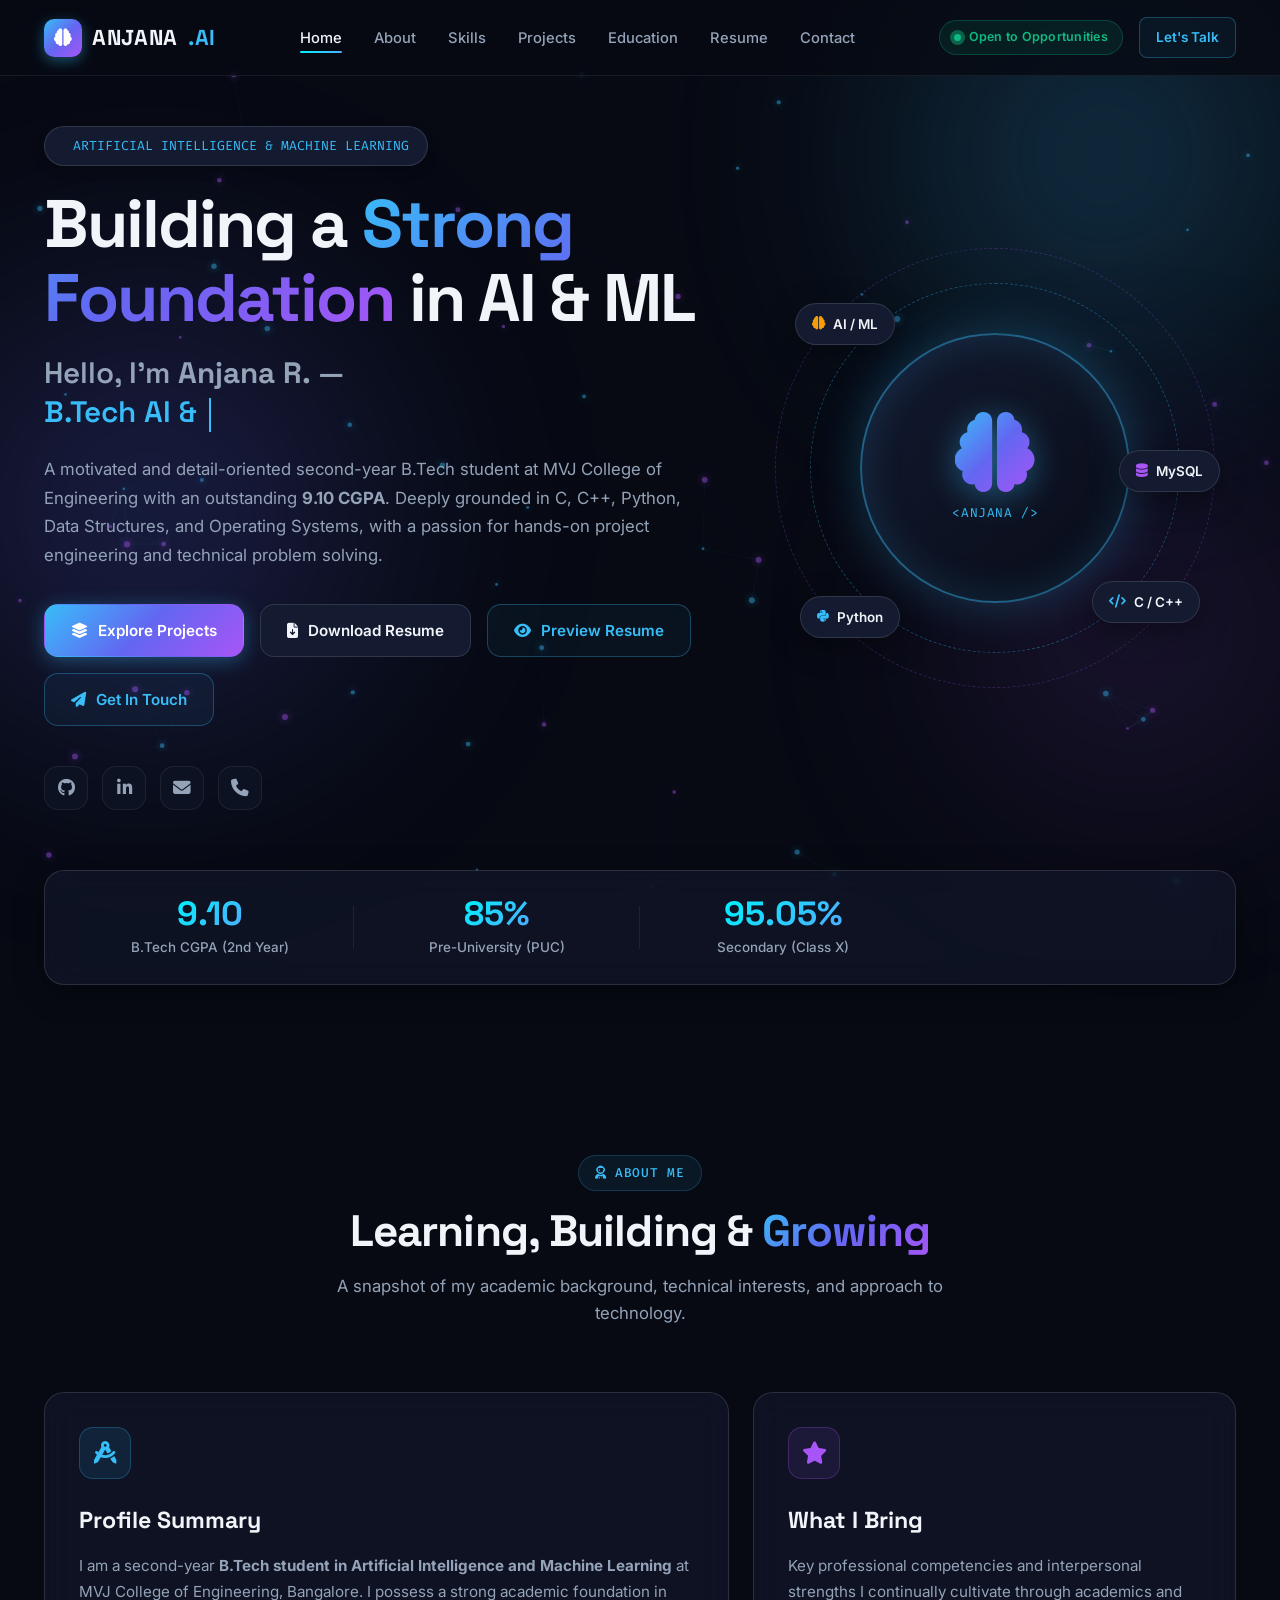
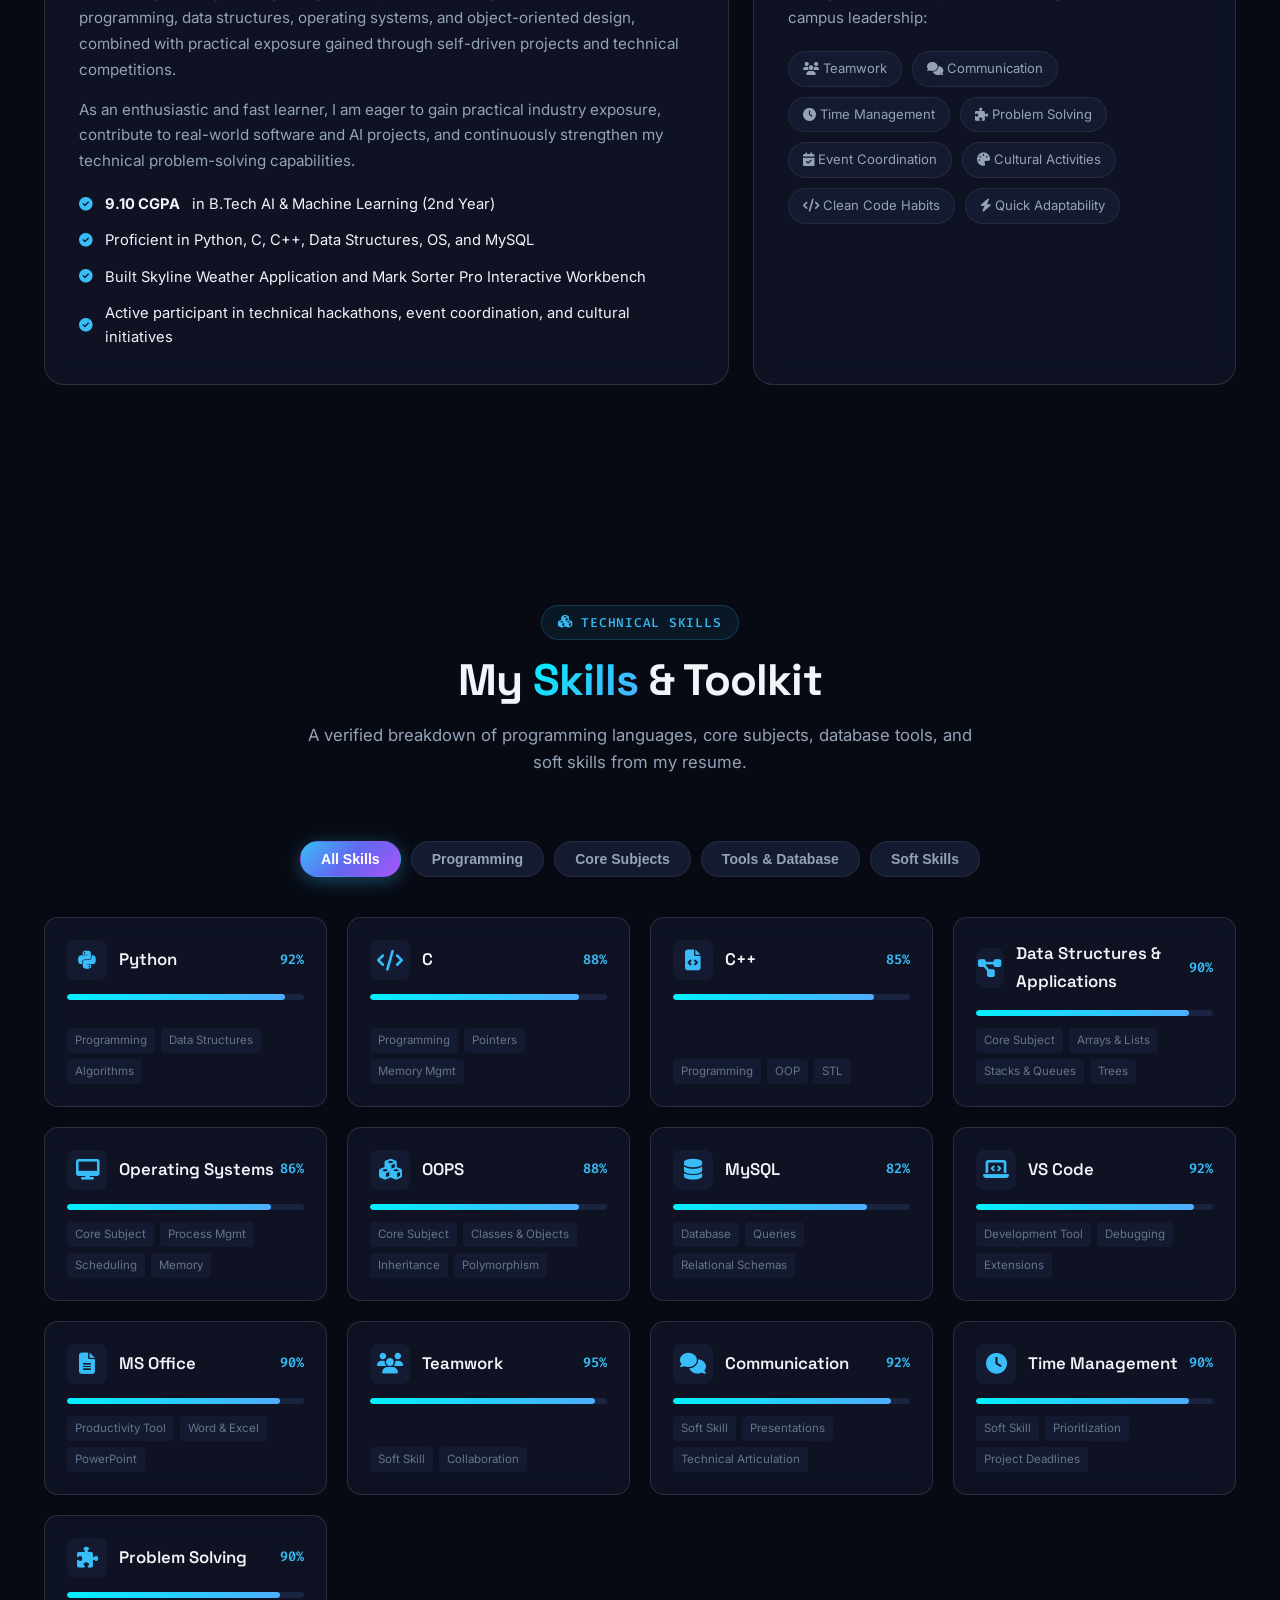
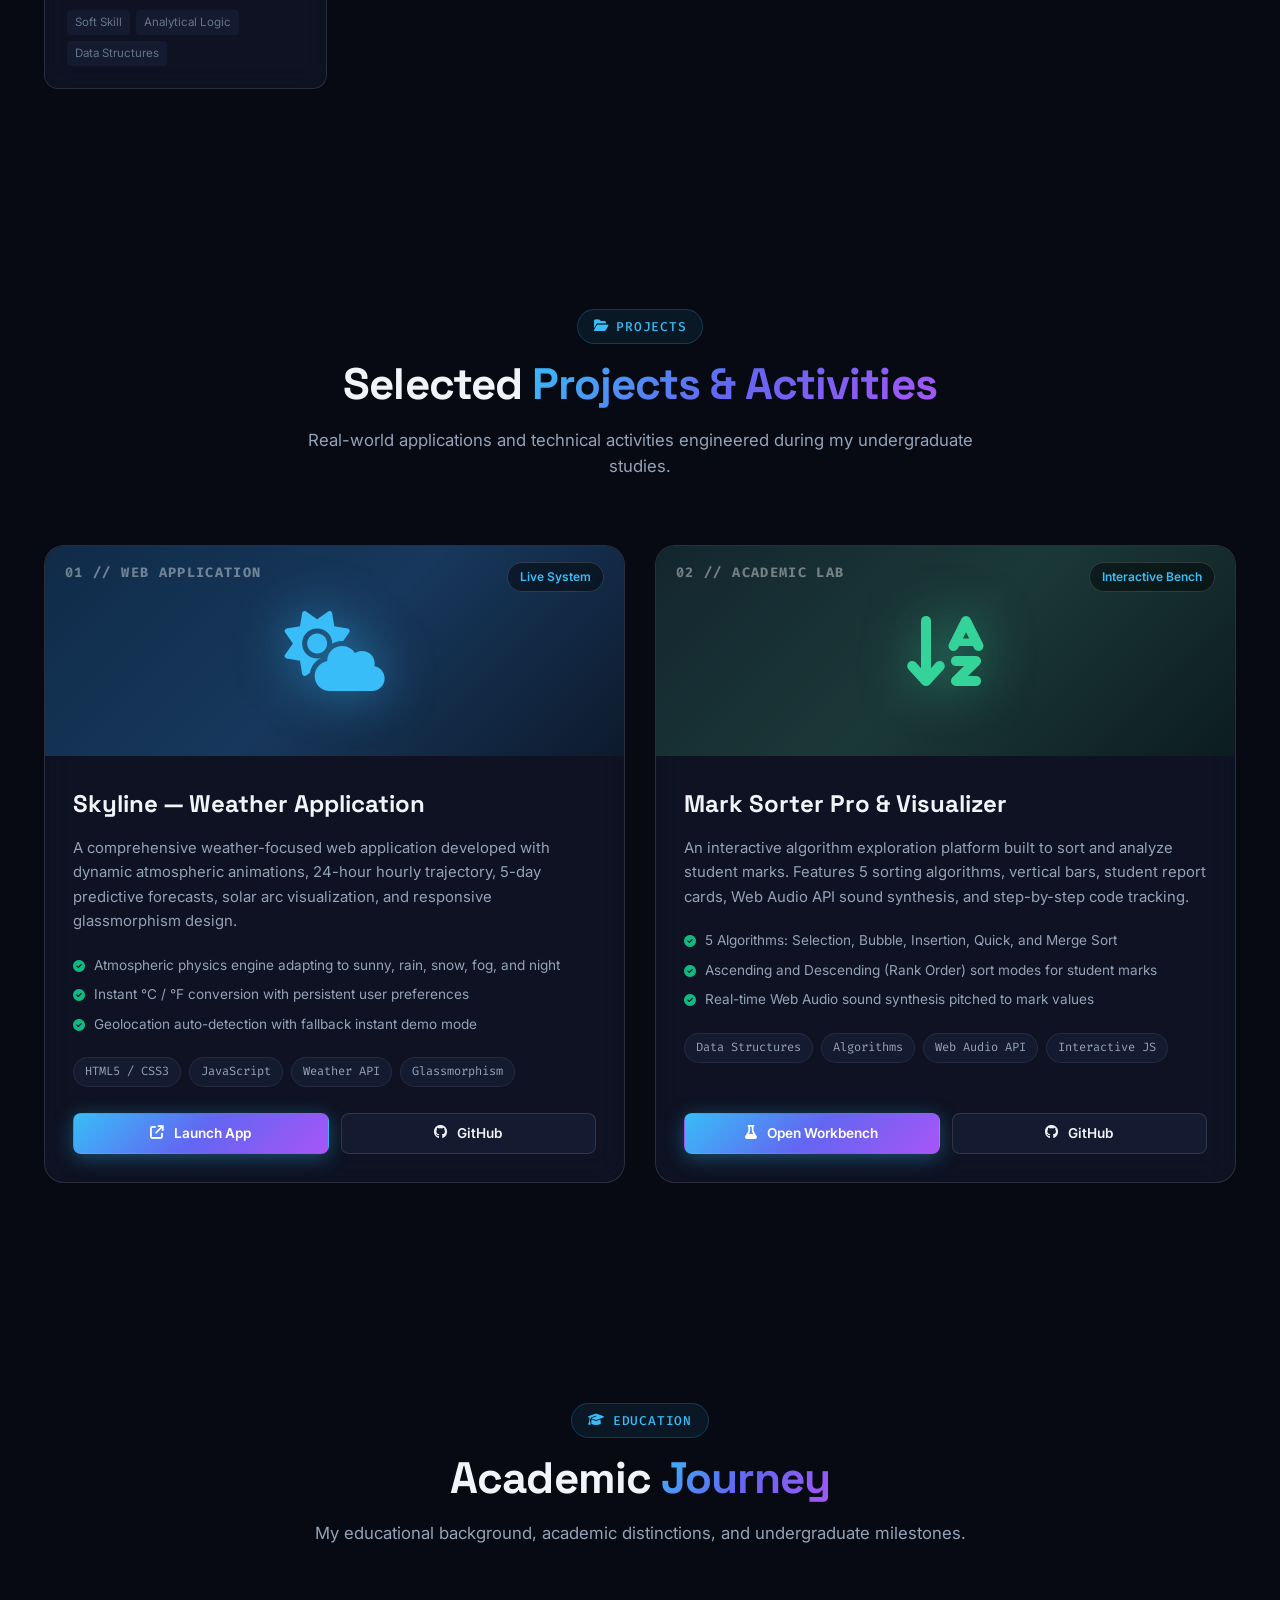
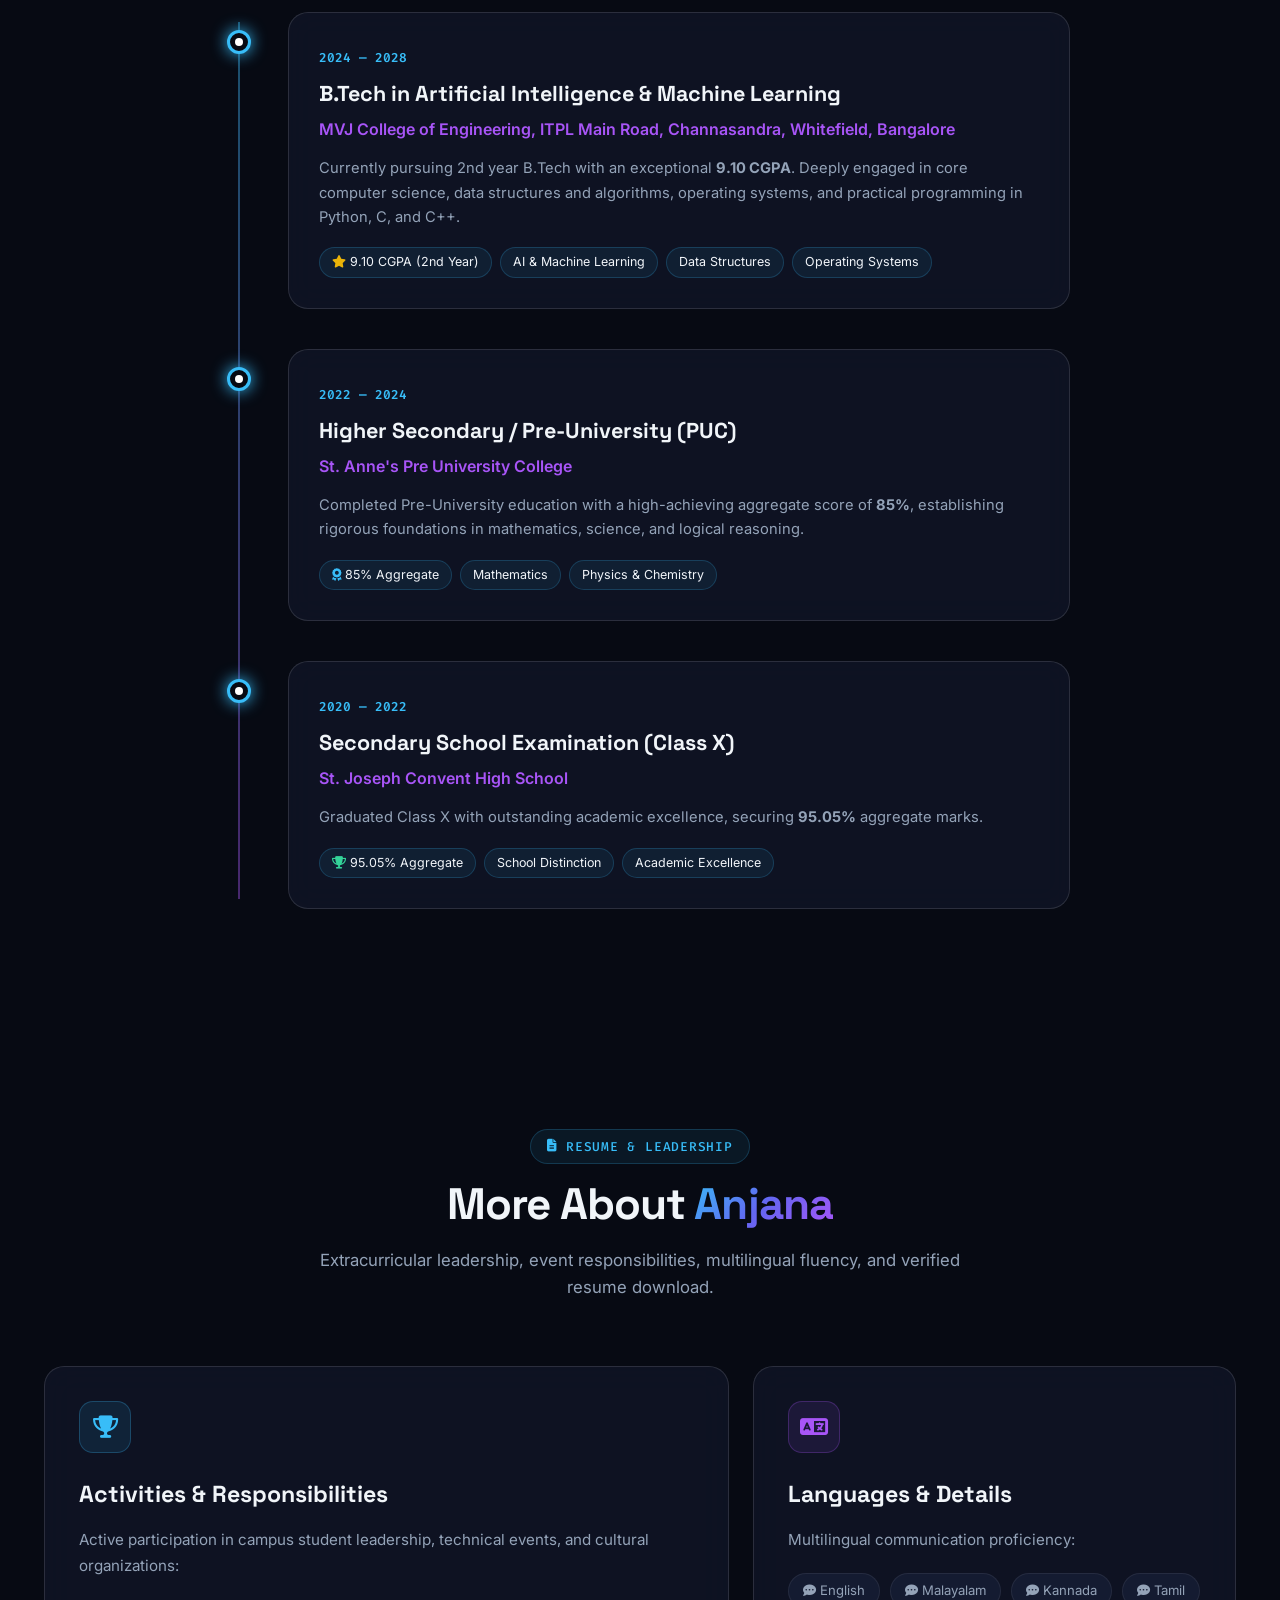
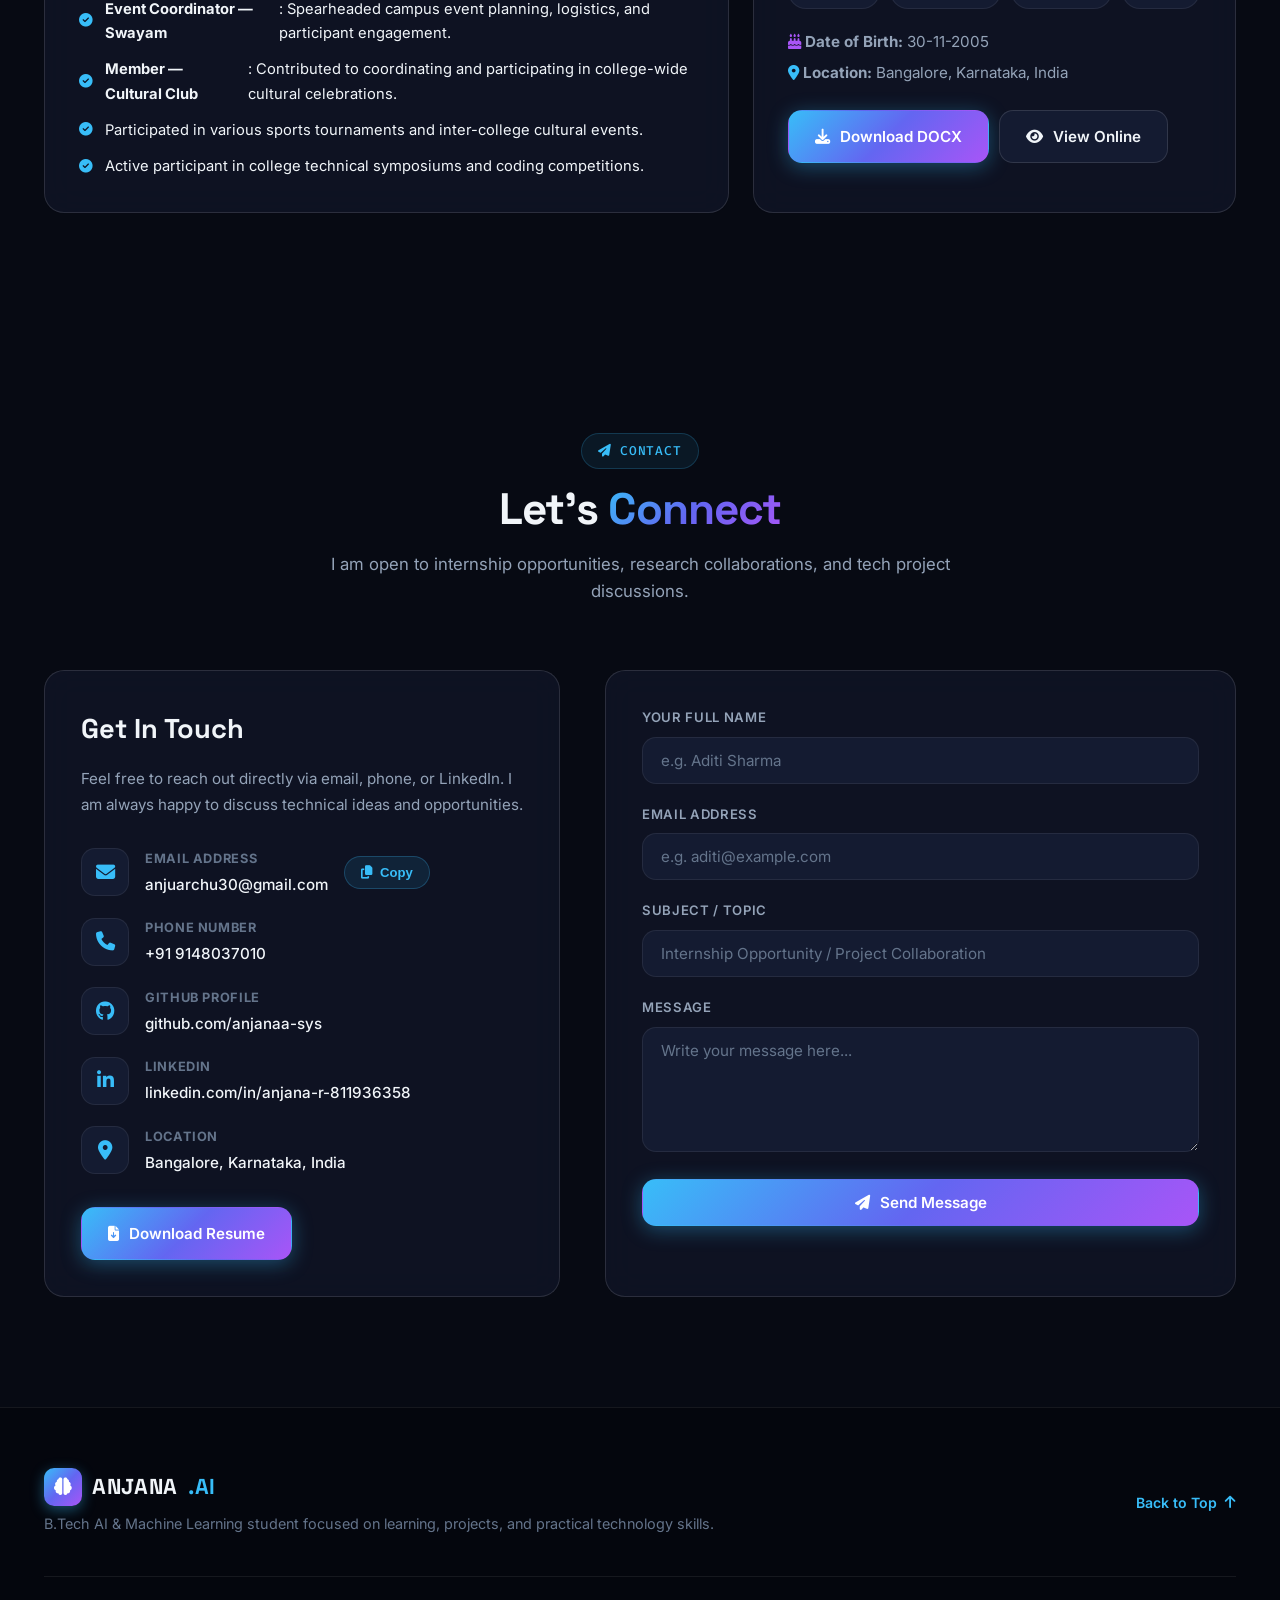
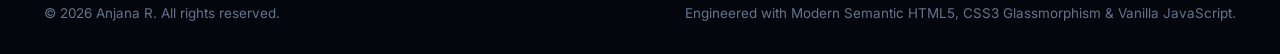
==== index.html @ 082e119e "Publish all CODSOFT projects" ====
<!DOCTYPE html>

<html lang="en">
<head>
<meta charset="utf-8"/>
<meta content="width=device-width, initial-scale=1.0" name="viewport"/>
<title>Anjana R. | B.Tech AI &amp; Machine Learning Student Portfolio</title>
<meta content="Portfolio of Anjana R., a 2nd year B.Tech Artificial Intelligence and Machine Learning student at MVJ College of Engineering with a 9.10 CGPA." name="description"/>
<meta content="Anjana R, AI and Machine Learning, B.Tech, Python, C, C++, MySQL, Skyline Weather, Mark Sorter, Bangalore" name="keywords"/>
<meta content="Anjana R." name="author"/>
<meta content="#070a13" name="theme-color"/>
<!-- Open Graph / Social Meta -->
<meta content="Anjana R. | B.Tech AI &amp; Machine Learning Student" property="og:title"/>
<meta content="Explore Anjana R's projects, technical skills, academic journey, and algorithm workbench." property="og:description"/>
<meta content="website" property="og:type"/>
<!-- Favicon -->
<link href="data:image/svg+xml,&lt;svg xmlns='http://www.w3.org/2000/svg' viewBox='0 0 100 100'&gt;&lt;text y='.9em' font-size='90'&gt;🧠&lt;/text&gt;&lt;/svg&gt;" rel="icon" type="image/svg+xml"/>
<!-- Google Fonts & Font Awesome 6 -->
<link href="https://fonts.googleapis.com" rel="preconnect"/>
<link crossorigin="" href="https://fonts.gstatic.com" rel="preconnect"/>
<link href="https://cdnjs.cloudflare.com/ajax/libs/font-awesome/6.5.0/css/all.min.css" rel="stylesheet"/>
<!-- Core Stylesheet -->
<link href="style.css" rel="stylesheet"/>
</head>
<body>
<!-- Ambient Glow Background Orbs -->
<div class="bg-glow-orb orb-1"></div>
<div class="bg-glow-orb orb-2"></div>
<div class="bg-glow-orb orb-3"></div>
<!-- Interactive Neural Synapse Canvas -->
<canvas id="neural-canvas"></canvas>
<!-- ================= NAVBAR ================= -->
<header class="navbar">
<div class="container nav-container">
<a aria-label="Anjana Home" class="logo" href="#home">
<div class="logo-icon"><i class="fas fa-brain"></i></div>
        ANJANA<span>.AI</span>
</a>
<nav aria-label="Primary Navigation">
<ul class="nav-links">
<li><a class="active" href="#home">Home</a></li>
<li><a href="#about">About</a></li>
<li><a href="#skills">Skills</a></li>
<li><a href="#projects">Projects</a></li>
<li><a href="#education">Education</a></li>
<li><a href="#resume">Resume</a></li>
<li><a href="#contact">Contact</a></li>
</ul>
</nav>
<div class="nav-actions">
<div class="status-badge" title="Open to internships, research roles and tech projects">
<span class="pulse-dot"></span>
<span>Open to Opportunities</span>
</div>
<a class="btn btn-outline btn-sm" href="#contact">Let's Talk</a>
<button aria-expanded="false" aria-label="Toggle navigation menu" class="mobile-toggle">
<i class="fas fa-bars"></i>
</button>
</div>
</div>
</header>
<!-- ================= HERO SECTION ================= -->
<section class="hero" id="home">
<div class="container">
<div class="hero-grid">
<div class="hero-content">
<div class="hero-badge">
<i class="fas fa-sparkles"></i>
<span>ARTIFICIAL INTELLIGENCE &amp; MACHINE LEARNING</span>
</div>
<h1 class="hero-title">
            Building a <span class="text-gradient">Strong Foundation</span> in AI &amp; ML
          </h1>
<div class="hero-subtitle">
            Hello, I'm <strong>Anjana R.</strong> — <br/>
<span class="typing-role">B.Tech AI &amp; Machine Learning Student</span><span class="typing-cursor"></span>
</div>
<p class="hero-desc">
            A motivated and detail-oriented second-year B.Tech student at MVJ College of Engineering with an outstanding
            <strong>9.10 CGPA</strong>. Deeply grounded in C, C++, Python, Data Structures, and Operating Systems,
            with a passion for hands-on project engineering and technical problem solving.
          </p>
<div class="hero-buttons">
<a class="btn btn-primary" href="#projects">
<i class="fas fa-layer-group"></i> Explore Projects
            </a>
<a class="btn btn-secondary" download="Anjana_R_Resume.docx" href="Anjana_R_Resume.docx">
<i class="fas fa-file-arrow-down"></i> Download Resume
            </a>
<button class="btn btn-outline open-resume-modal" type="button">
<i class="fas fa-eye"></i> Preview Resume
            </button>
<a class="btn btn-outline" href="#contact">
<i class="fas fa-paper-plane"></i> Get In Touch
            </a>
</div>
<div class="hero-socials">
<a class="social-link" href="https://github.com/anjanaa-sys" rel="noopener noreferrer" target="_blank" title="GitHub Profile">
<i class="fab fa-github"></i>
</a>
<a class="social-link" href="https://www.linkedin.com/in/anjana-r-811936358/" rel="noopener noreferrer" target="_blank" title="LinkedIn Profile">
<i class="fab fa-linkedin-in"></i>
</a>
<a class="social-link" href="mailto:anjuarchu30@gmail.com" title="Direct Email">
<i class="fas fa-envelope"></i>
</a>
<a class="social-link" href="tel:+919148037010" title="Phone">
<i class="fas fa-phone"></i>
</a>
</div>
</div>
<div class="hero-visual">
<div class="avatar-container" data-tilt="">
<div class="orbital-ring ring-1"></div>
<div class="orbital-ring ring-2"></div>
<div class="avatar-core">
<i class="fas fa-brain neural-avatar-icon"></i>
<span class="avatar-caption">&lt;ANJANA /&gt;</span>
</div>
<div class="floating-chip chip-ai"><i class="fas fa-brain"></i><span>AI / ML</span></div>
<div class="floating-chip chip-code"><i class="fas fa-code"></i><span>C / C++</span></div>
<div class="floating-chip chip-ml"><i class="fas fa-database"></i><span>MySQL</span></div>
<div class="floating-chip chip-python"><i class="fab fa-python"></i><span>Python</span></div>
</div>
</div>
</div>
<!-- Animated Hero Telemetry Banner -->
<div class="hero-stats-banner">
<div class="stat-item">
<span class="stat-num" data-suffix="" data-target="9.10">9.10</span>
<span class="stat-label">B.Tech CGPA (2nd Year)</span>
</div>
<div class="stat-item">
<span class="stat-num" data-suffix="%" data-target="85">85%</span>
<span class="stat-label">Pre-University (PUC)</span>
</div>
<div class="stat-item">
<span class="stat-num" data-suffix="%" data-target="95.05">95.05%</span>
<span class="stat-label">Secondary (Class X)</span>
</div>

</div>
</div>
</section>
<!-- ================= ABOUT SECTION (BENTO GRID) ================= -->
<section class="section" id="about">
<div class="container">
<div class="section-header">
<span class="section-tag"><i class="fas fa-user-astronaut"></i> About Me</span>
<h2 class="section-title">Learning, Building &amp; <span class="text-gradient">Growing</span></h2>
<p class="section-subtitle">A snapshot of my academic background, technical interests, and approach to technology.</p>
</div>
<div class="bento-grid">
<div class="bento-card bento-main" data-tilt="">
<div class="card-icon-wrap"><i class="fas fa-compass-drafting"></i></div>
<h3>Profile Summary</h3>
<p>
            I am a second-year <strong>B.Tech student in Artificial Intelligence and Machine Learning</strong> at MVJ College of Engineering, Bangalore.
            I possess a strong academic foundation in programming, data structures, operating systems, and object-oriented design,
            combined with practical exposure gained through self-driven projects and technical competitions.
          </p>
<p style="margin-top:14px;">
            As an enthusiastic and fast learner, I am eager to gain practical industry exposure, contribute to real-world software and AI projects,
            and continuously strengthen my technical problem-solving capabilities.
          </p>
<ul class="pillar-list">
<li><i class="fas fa-circle-check"></i> <strong>9.10 CGPA</strong> in B.Tech AI &amp; Machine Learning (2nd Year)</li>
<li><i class="fas fa-circle-check"></i> Proficient in Python, C, C++, Data Structures, OS, and MySQL</li>
<li><i class="fas fa-circle-check"></i> Built Skyline Weather Application and Mark Sorter Pro Interactive Workbench</li>
<li><i class="fas fa-circle-check"></i> Active participant in technical hackathons, event coordination, and cultural initiatives</li>
</ul>
</div>
<div class="bento-card bento-side" data-tilt="">
<div class="card-icon-wrap purple"><i class="fas fa-star"></i></div>
<h3>What I Bring</h3>
<p>Key professional competencies and interpersonal strengths I continually cultivate through academics and campus leadership:</p>
<div class="interest-chips">
<span class="interest-chip"><i class="fas fa-users"></i> Teamwork</span>
<span class="interest-chip"><i class="fas fa-comments"></i> Communication</span>
<span class="interest-chip"><i class="fas fa-clock"></i> Time Management</span>
<span class="interest-chip"><i class="fas fa-puzzle-piece"></i> Problem Solving</span>
<span class="interest-chip"><i class="fas fa-calendar-check"></i> Event Coordination</span>
<span class="interest-chip"><i class="fas fa-palette"></i> Cultural Activities</span>
<span class="interest-chip"><i class="fas fa-code"></i> Clean Code Habits</span>
<span class="interest-chip"><i class="fas fa-bolt"></i> Quick Adaptability</span>
</div>
</div>
</div>
</div>
</section>
<!-- ================= SKILLS MATRIX SECTION ================= -->
<section class="section" id="skills">
<div class="container">
<div class="section-header">
<span class="section-tag"><i class="fas fa-cubes"></i> Technical Skills</span>
<h2 class="section-title">My <span class="text-gradient-cyan">Skills</span> &amp; Toolkit</h2>
<p class="section-subtitle">A verified breakdown of programming languages, core subjects, database tools, and soft skills from my resume.</p>
</div>
<div class="skills-controls">
<button class="filter-btn active" data-filter="all">All Skills</button>
<button class="filter-btn" data-filter="lang">Programming</button>
<button class="filter-btn" data-filter="core">Core Subjects</button>
<button class="filter-btn" data-filter="webdb">Tools &amp; Database</button>
<button class="filter-btn" data-filter="soft">Soft Skills</button>
</div>
<div class="skills-grid">
<!-- Python -->
<div class="skill-card" data-category="lang">
<div class="skill-top">
<div class="skill-info">
<div class="skill-icon"><i class="fab fa-python"></i></div>
<h3 class="skill-name">Python</h3>
</div>
<span class="skill-pct">92%</span>
</div>
<div class="meter-track"><div class="meter-fill" style="width: 92%;"></div></div>
<div class="skill-tags">
<span class="skill-subtag">Programming</span>
<span class="skill-subtag">Data Structures</span>
<span class="skill-subtag">Algorithms</span>
</div>
</div>
<!-- C -->
<div class="skill-card" data-category="lang">
<div class="skill-top">
<div class="skill-info">
<div class="skill-icon"><i class="fas fa-code"></i></div>
<h3 class="skill-name">C</h3>
</div>
<span class="skill-pct">88%</span>
</div>
<div class="meter-track"><div class="meter-fill" style="width: 88%;"></div></div>
<div class="skill-tags">
<span class="skill-subtag">Programming</span>
<span class="skill-subtag">Pointers</span>
<span class="skill-subtag">Memory Mgmt</span>
</div>
</div>
<!-- C++ -->
<div class="skill-card" data-category="lang">
<div class="skill-top">
<div class="skill-info">
<div class="skill-icon"><i class="fas fa-file-code"></i></div>
<h3 class="skill-name">C++</h3>
</div>
<span class="skill-pct">85%</span>
</div>
<div class="meter-track"><div class="meter-fill" style="width: 85%;"></div></div>
<div class="skill-tags">
<span class="skill-subtag">Programming</span>
<span class="skill-subtag">OOP</span>
<span class="skill-subtag">STL</span>
</div>
</div>
<!-- Data Structures and Applications -->
<div class="skill-card" data-category="core">
<div class="skill-top">
<div class="skill-info">
<div class="skill-icon"><i class="fas fa-diagram-project"></i></div>
<h3 class="skill-name">Data Structures &amp; Applications</h3>
</div>
<span class="skill-pct">90%</span>
</div>
<div class="meter-track"><div class="meter-fill" style="width: 90%;"></div></div>
<div class="skill-tags">
<span class="skill-subtag">Core Subject</span>
<span class="skill-subtag">Arrays &amp; Lists</span>
<span class="skill-subtag">Stacks &amp; Queues</span>
<span class="skill-subtag">Trees</span>
</div>
</div>
<!-- Operating Systems -->
<div class="skill-card" data-category="core">
<div class="skill-top">
<div class="skill-info">
<div class="skill-icon"><i class="fas fa-desktop"></i></div>
<h3 class="skill-name">Operating Systems</h3>
</div>
<span class="skill-pct">86%</span>
</div>
<div class="meter-track"><div class="meter-fill" style="width: 86%;"></div></div>
<div class="skill-tags">
<span class="skill-subtag">Core Subject</span>
<span class="skill-subtag">Process Mgmt</span>
<span class="skill-subtag">Scheduling</span>
<span class="skill-subtag">Memory</span>
</div>
</div>
<!-- OOPS -->
<div class="skill-card" data-category="core">
<div class="skill-top">
<div class="skill-info">
<div class="skill-icon"><i class="fas fa-cubes"></i></div>
<h3 class="skill-name">OOPS</h3>
</div>
<span class="skill-pct">88%</span>
</div>
<div class="meter-track"><div class="meter-fill" style="width: 88%;"></div></div>
<div class="skill-tags">
<span class="skill-subtag">Core Subject</span>
<span class="skill-subtag">Classes &amp; Objects</span>
<span class="skill-subtag">Inheritance</span>
<span class="skill-subtag">Polymorphism</span>
</div>
</div>
<!-- MySQL -->
<div class="skill-card" data-category="webdb">
<div class="skill-top">
<div class="skill-info">
<div class="skill-icon"><i class="fas fa-database"></i></div>
<h3 class="skill-name">MySQL</h3>
</div>
<span class="skill-pct">82%</span>
</div>
<div class="meter-track"><div class="meter-fill" style="width: 82%;"></div></div>
<div class="skill-tags">
<span class="skill-subtag">Database</span>
<span class="skill-subtag">Queries</span>
<span class="skill-subtag">Relational Schemas</span>
</div>
</div>
<!-- VS Code -->
<div class="skill-card" data-category="webdb">
<div class="skill-top">
<div class="skill-info">
<div class="skill-icon"><i class="fas fa-laptop-code"></i></div>
<h3 class="skill-name">VS Code</h3>
</div>
<span class="skill-pct">92%</span>
</div>
<div class="meter-track"><div class="meter-fill" style="width: 92%;"></div></div>
<div class="skill-tags">
<span class="skill-subtag">Development Tool</span>
<span class="skill-subtag">Debugging</span>
<span class="skill-subtag">Extensions</span>
</div>
</div>
<!-- MS Office -->
<div class="skill-card" data-category="webdb">
<div class="skill-top">
<div class="skill-info">
<div class="skill-icon"><i class="fas fa-file-lines"></i></div>
<h3 class="skill-name">MS Office</h3>
</div>
<span class="skill-pct">90%</span>
</div>
<div class="meter-track"><div class="meter-fill" style="width: 90%;"></div></div>
<div class="skill-tags">
<span class="skill-subtag">Productivity Tool</span>
<span class="skill-subtag">Word &amp; Excel</span>
<span class="skill-subtag">PowerPoint</span>
</div>
</div>
<!-- Teamwork -->
<div class="skill-card" data-category="soft">
<div class="skill-top">
<div class="skill-info">
<div class="skill-icon"><i class="fas fa-users"></i></div>
<h3 class="skill-name">Teamwork</h3>
</div>
<span class="skill-pct">95%</span>
</div>
<div class="meter-track"><div class="meter-fill" style="width: 95%;"></div></div>
<div class="skill-tags">
<span class="skill-subtag">Soft Skill</span>
<span class="skill-subtag">Collaboration</span>

</div>
</div>
<!-- Communication -->
<div class="skill-card" data-category="soft">
<div class="skill-top">
<div class="skill-info">
<div class="skill-icon"><i class="fas fa-comments"></i></div>
<h3 class="skill-name">Communication</h3>
</div>
<span class="skill-pct">92%</span>
</div>
<div class="meter-track"><div class="meter-fill" style="width: 92%;"></div></div>
<div class="skill-tags">
<span class="skill-subtag">Soft Skill</span>
<span class="skill-subtag">Presentations</span>
<span class="skill-subtag">Technical Articulation</span>
</div>
</div>
<!-- Time Management -->
<div class="skill-card" data-category="soft">
<div class="skill-top">
<div class="skill-info">
<div class="skill-icon"><i class="fas fa-clock"></i></div>
<h3 class="skill-name">Time Management</h3>
</div>
<span class="skill-pct">90%</span>
</div>
<div class="meter-track"><div class="meter-fill" style="width: 90%;"></div></div>
<div class="skill-tags">
<span class="skill-subtag">Soft Skill</span>
<span class="skill-subtag">Prioritization</span>
<span class="skill-subtag">Project Deadlines</span>
</div>
</div>
<!-- Problem Solving -->
<div class="skill-card" data-category="soft">
<div class="skill-top">
<div class="skill-info">
<div class="skill-icon"><i class="fas fa-puzzle-piece"></i></div>
<h3 class="skill-name">Problem Solving</h3>
</div>
<span class="skill-pct">90%</span>
</div>
<div class="meter-track"><div class="meter-fill" style="width: 90%;"></div></div>
<div class="skill-tags">
<span class="skill-subtag">Soft Skill</span>
<span class="skill-subtag">Analytical Logic</span>
<span class="skill-subtag">Data Structures</span>
</div>
</div>
</div>
</div>
</section>
<!-- ================= FEATURED PROJECTS SECTION ================= -->
<section class="section" id="projects">
<div class="container">
<div class="section-header">
<span class="section-tag"><i class="fas fa-folder-open"></i> Projects</span>
<h2 class="section-title">Selected <span class="text-gradient">Projects &amp; Activities</span></h2>
<p class="section-subtitle">Real-world applications and technical activities engineered during my undergraduate studies.</p>
</div>
<div class="projects-grid">
<!-- PROJECT 1: Skyline Weather Application -->
<article class="project-card" data-tilt="">
<div class="project-banner banner-skyline">
<span class="project-index">01 // WEB APPLICATION</span>
<span class="project-type-tag">Live System</span>
<i class="fas fa-cloud-sun banner-graphic"></i>
</div>
<div class="project-body">
<h3 class="project-title">Skyline — Weather Application</h3>
<p class="project-desc">
              A comprehensive weather-focused web application developed with dynamic atmospheric animations,
              24-hour hourly trajectory, 5-day predictive forecasts, solar arc visualization, and responsive glassmorphism design.
            </p>
<ul class="project-features">
<li><i class="fas fa-check-circle"></i> Atmospheric physics engine adapting to sunny, rain, snow, fog, and night</li>
<li><i class="fas fa-check-circle"></i> Instant °C / °F conversion with persistent user preferences</li>
<li><i class="fas fa-check-circle"></i> Geolocation auto-detection with fallback instant demo mode</li>
</ul>
<div class="project-tech-stack">
<span class="tech-tag">HTML5 / CSS3</span>
<span class="tech-tag">JavaScript</span>
<span class="tech-tag">Weather API</span>
<span class="tech-tag">Glassmorphism</span>
</div>
<div class="project-actions">
<a class="btn btn-primary btn-sm" href="skyline.html">
<i class="fas fa-arrow-up-right-from-square"></i> Launch App
              </a>
<a class="btn btn-secondary btn-sm" href="https://github.com/anjanaa-sys" rel="noopener noreferrer" target="_blank" title="View GitHub">
<i class="fab fa-github"></i> GitHub
              </a>
</div>
</div>
</article>
<!-- PROJECT 2: Mark Sorter Pro -->
<article class="project-card" data-tilt="">
<div class="project-banner banner-sorter">
<span class="project-index">02 // ACADEMIC LAB</span>
<span class="project-type-tag">Interactive Bench</span>
<i class="fas fa-arrow-down-a-z banner-graphic"></i>
</div>
<div class="project-body">
<h3 class="project-title">Mark Sorter Pro &amp; Visualizer</h3>
<p class="project-desc">
              An interactive algorithm exploration platform built to sort and analyze student marks.
              Features 5 sorting algorithms, vertical bars, student report cards, Web Audio API sound synthesis, and step-by-step code tracking.
            </p>
<ul class="project-features">
<li><i class="fas fa-check-circle"></i> 5 Algorithms: Selection, Bubble, Insertion, Quick, and Merge Sort</li>
<li><i class="fas fa-check-circle"></i> Ascending and Descending (Rank Order) sort modes for student marks</li>
<li><i class="fas fa-check-circle"></i> Real-time Web Audio sound synthesis pitched to mark values</li>
</ul>
<div class="project-tech-stack">
<span class="tech-tag">Data Structures</span>
<span class="tech-tag">Algorithms</span>
<span class="tech-tag">Web Audio API</span>
<span class="tech-tag">Interactive JS</span>
</div>
<div class="project-actions">
<a class="btn btn-primary btn-sm" href="mark-sorter.html">
<i class="fas fa-flask"></i> Open Workbench
              </a>
<a class="btn btn-secondary btn-sm" href="https://github.com/anjanaa-sys" rel="noopener noreferrer" target="_blank" title="View GitHub">
<i class="fab fa-github"></i> GitHub
              </a>
</div>
</div>
</article>
<!-- PROJECT 3: Mini Hackathon Participation (AI Buildathon) -->

</div>
</div>
</section>
<!-- ================= EDUCATION & ACADEMIC JOURNEY ================= -->
<section class="section" id="education">
<div class="container">
<div class="section-header">
<span class="section-tag"><i class="fas fa-graduation-cap"></i> Education</span>
<h2 class="section-title">Academic <span class="text-gradient">Journey</span></h2>
<p class="section-subtitle">My educational background, academic distinctions, and undergraduate milestones.</p>
</div>
<div class="timeline-wrap">
<!-- Degree -->
<div class="timeline-card">
<div class="timeline-dot"></div>
<div class="timeline-content-box">
<span class="timeline-period">2024 — 2028</span>
<h3 class="timeline-degree">B.Tech in Artificial Intelligence &amp; Machine Learning</h3>
<div class="timeline-major">MVJ College of Engineering, ITPL Main Road, Channasandra, Whitefield, Bangalore</div>
<p class="timeline-summary">
              Currently pursuing 2nd year B.Tech with an exceptional <strong>9.10 CGPA</strong>. Deeply engaged in core computer science,
              data structures and algorithms, operating systems, and practical programming in Python, C, and C++.
            </p>
<div class="timeline-highlights">
<span class="highlight-pill"><i class="fas fa-star" style="color:#eab308;"></i> 9.10 CGPA (2nd Year)</span>
<span class="highlight-pill">AI &amp; Machine Learning</span>
<span class="highlight-pill">Data Structures</span>
<span class="highlight-pill">Operating Systems</span>
</div>
</div>
</div>
<!-- PUC -->
<div class="timeline-card">
<div class="timeline-dot"></div>
<div class="timeline-content-box">
<span class="timeline-period">2022 — 2024</span>
<h3 class="timeline-degree">Higher Secondary / Pre-University (PUC)</h3>
<div class="timeline-major">St. Anne's Pre University College</div>
<p class="timeline-summary">
              Completed Pre-University education with a high-achieving aggregate score of <strong>85%</strong>, establishing rigorous foundations in mathematics, science, and logical reasoning.
            </p>
<div class="timeline-highlights">
<span class="highlight-pill"><i class="fas fa-award" style="color:var(--accent-cyan);"></i> 85% Aggregate</span>
<span class="highlight-pill">Mathematics</span>
<span class="highlight-pill">Physics &amp; Chemistry</span>
</div>
</div>
</div>
<!-- Class X -->
<div class="timeline-card">
<div class="timeline-dot"></div>
<div class="timeline-content-box">
<span class="timeline-period">2020 — 2022</span>
<h3 class="timeline-degree">Secondary School Examination (Class X)</h3>
<div class="timeline-major">St. Joseph Convent High School</div>
<p class="timeline-summary">
              Graduated Class X with outstanding academic excellence, securing <strong>95.05%</strong> aggregate marks.
            </p>
<div class="timeline-highlights">
<span class="highlight-pill"><i class="fas fa-trophy" style="color:#34d399;"></i> 95.05% Aggregate</span>
<span class="highlight-pill">School Distinction</span>
<span class="highlight-pill">Academic Excellence</span>
</div>
</div>
</div>
</div>
</div>
</section>
<!-- ================= RESUME & ACTIVITIES SECTION ================= -->
<section class="section" id="resume">
<div class="container">
<div class="section-header">
<span class="section-tag"><i class="fas fa-file-lines"></i> Resume &amp; Leadership</span>
<h2 class="section-title">More About <span class="text-gradient">Anjana</span></h2>
<p class="section-subtitle">Extracurricular leadership, event responsibilities, multilingual fluency, and verified resume download.</p>
</div>
<div class="bento-grid">
<div class="bento-card bento-main" data-tilt="">
<div class="card-icon-wrap"><i class="fas fa-trophy"></i></div>
<h3>Activities &amp; Responsibilities</h3>
<p>Active participation in campus student leadership, technical events, and cultural organizations:</p>
<ul class="pillar-list">
<li><i class="fas fa-circle-check"></i> <strong>Event Coordinator — Swayam</strong>: Spearheaded campus event planning, logistics, and participant engagement.</li>
<li><i class="fas fa-circle-check"></i> <strong>Member — Cultural Club</strong>: Contributed to coordinating and participating in college-wide cultural celebrations.</li>
<li><i class="fas fa-circle-check"></i> Participated in various sports tournaments and inter-college cultural events.</li>
<li><i class="fas fa-circle-check"></i> Active participant in college technical symposiums and coding competitions.</li>
</ul>
</div>
<div class="bento-card bento-side" data-tilt="">
<div class="card-icon-wrap purple"><i class="fas fa-language"></i></div>
<h3>Languages &amp; Details</h3>
<p>Multilingual communication proficiency:</p>
<div class="interest-chips">
<span class="interest-chip"><i class="fas fa-comment-dots"></i> English</span>
<span class="interest-chip"><i class="fas fa-comment-dots"></i> Malayalam</span>
<span class="interest-chip"><i class="fas fa-comment-dots"></i> Kannada</span>
<span class="interest-chip"><i class="fas fa-comment-dots"></i> Tamil</span>
</div>
<div style="margin-top:20px; font-size:0.92rem; color:var(--text-muted);">
<p><strong><i class="fas fa-cake-candles" style="color:var(--accent-purple);"></i> Date of Birth:</strong> 30-11-2005</p>
<p style="margin-top:6px;"><strong><i class="fas fa-location-dot" style="color:var(--accent-cyan);"></i> Location:</strong> Bangalore, Karnataka, India</p>
</div>
<div style="margin-top:24px; display:flex; gap:10px; flex-wrap:wrap;">
<a class="btn btn-primary" download="Anjana_R_Resume.docx" href="Anjana_R_Resume.docx">
<i class="fas fa-download"></i> Download DOCX
            </a>
<button class="btn btn-secondary open-resume-modal" type="button">
<i class="fas fa-eye"></i> View Online
            </button>
</div>
</div>
</div>
</div>
</section>
<!-- ================= CONTACT & GET IN TOUCH ================= -->
<section class="section" id="contact">
<div class="container">
<div class="section-header">
<span class="section-tag"><i class="fas fa-paper-plane"></i> Contact</span>
<h2 class="section-title">Let's <span class="text-gradient">Connect</span></h2>
<p class="section-subtitle">I am open to internship opportunities, research collaborations, and tech project discussions.</p>
</div>
<div class="contact-grid">
<!-- Contact Info Panel -->
<div class="contact-info-panel">
<h3>Get In Touch</h3>
<p>Feel free to reach out directly via email, phone, or LinkedIn. I am always happy to discuss technical ideas and opportunities.</p>
<div class="contact-methods">
<!-- Email -->
<div class="contact-item-row">
<div class="contact-icon-box"><i class="fas fa-envelope"></i></div>
<div class="contact-details">
<h4>Email Address</h4>
<a href="mailto:anjuarchu30@gmail.com">anjuarchu30@gmail.com</a>
</div>
<button class="copy-email-btn" data-email="anjuarchu30@gmail.com" id="copyEmailBtn" title="Copy email address" type="button">
<i class="fas fa-copy"></i> Copy
              </button>
</div>
<!-- Phone -->
<div class="contact-item-row">
<div class="contact-icon-box"><i class="fas fa-phone"></i></div>
<div class="contact-details">
<h4>Phone Number</h4>
<a href="tel:+919148037010">+91 9148037010</a>
</div>
</div>
<!-- GitHub -->
<div class="contact-item-row">
<div class="contact-icon-box"><i class="fab fa-github"></i></div>
<div class="contact-details">
<h4>GitHub Profile</h4>
<a href="https://github.com/anjanaa-sys" rel="noopener noreferrer" target="_blank">github.com/anjanaa-sys</a>
</div>
</div>
<!-- LinkedIn -->
<div class="contact-item-row">
<div class="contact-icon-box"><i class="fab fa-linkedin-in"></i></div>
<div class="contact-details">
<h4>LinkedIn</h4>
<a href="https://www.linkedin.com/in/anjana-r-811936358/" rel="noopener noreferrer" target="_blank">linkedin.com/in/anjana-r-811936358</a>
</div>
</div>
<!-- Location -->
<div class="contact-item-row">
<div class="contact-icon-box"><i class="fas fa-location-dot"></i></div>
<div class="contact-details">
<h4>Location</h4>
<span>Bangalore, Karnataka, India</span>
</div>
</div>
</div>
<div style="margin-top:24px;">
<a class="btn btn-primary" download="Anjana_R_Resume.docx" href="Anjana_R_Resume.docx">
<i class="fas fa-file-arrow-down"></i> Download Resume
            </a>
</div>
</div>
<!-- Contact Form Panel -->
<div class="contact-form-panel">
<form id="contact-form">
<div class="form-group">
<label for="name">Your Full Name</label>
<input class="form-control" id="name" name="name" placeholder="e.g. Aditi Sharma" required="" type="text"/>
</div>
<div class="form-group">
<label for="email">Email Address</label>
<input class="form-control" id="email" name="email" placeholder="e.g. aditi@example.com" required="" type="email"/>
</div>
<div class="form-group">
<label for="subject">Subject / Topic</label>
<input class="form-control" id="subject" name="subject" placeholder="Internship Opportunity / Project Collaboration" required="" type="text"/>
</div>
<div class="form-group">
<label for="message">Message</label>
<textarea class="form-control" id="message" name="message" placeholder="Write your message here..." required="" rows="5"></textarea>
</div>
<button class="btn btn-primary" style="width:100%;" type="submit">
<i class="fas fa-paper-plane"></i> Send Message
            </button>
</form>
</div>
</div>
</div>
</section>
<!-- Interactive Toast Notification -->
<div aria-live="polite" class="toast-msg" id="toastMsg" role="status">
<i class="fas fa-circle-check"></i>
<span class="toast-text">Message successfully dispatched!</span>
</div>
<!-- Interactive Resume Preview & Printable Modal -->
<div aria-labelledby="resumeModalTitle" aria-modal="true" class="resume-modal-overlay" id="resumeModal" role="dialog">
<div class="resume-modal-box">
<div class="resume-modal-header">
<div class="resume-modal-title" id="resumeModalTitle">
<i class="fas fa-file-lines"></i>
<span>Anjana R. — Official Resume Preview</span>
</div>
<div class="resume-modal-actions">
<button class="btn btn-sm btn-secondary" onclick="window.print()" type="button">
<i class="fas fa-print"></i> Print
          </button>
<a class="btn btn-sm btn-primary" download="Anjana_R_Resume.docx" href="Anjana_R_Resume.docx">
<i class="fas fa-download"></i> DOCX
          </a>
<button aria-label="Close modal" class="modal-close-btn" id="closeResumeModal">×</button>
</div>
</div>
<div class="resume-modal-body">
<div class="resume-paper">
<h1>ANJANA R.</h1>
<div class="resume-subtitle">B.Tech — Artificial Intelligence &amp; Machine Learning (2nd Year)</div>
<div class="resume-contact-line">
            Bangalore, Karnataka | Phone: +91 9148037010 | Email: anjuarchu30@gmail.com<br/>
            GitHub: github.com/anjanaa-sys | LinkedIn: linkedin.com/in/anjana-r-811936358
          </div>
<div class="resume-sec">
<h2>Profile Summary</h2>
<p>
              Motivated and detail-oriented second-year B.Tech student in Artificial Intelligence and Machine Learning at MVJ College of Engineering with an exceptional <strong>9.10 CGPA</strong>. Strong academic foundation in programming, data structures, operating systems, and object-oriented design. Enthusiastic learner seeking opportunities to gain practical exposure, contribute to real-world technical projects, and develop industry-grade software solutions.
            </p>
</div>
<div class="resume-sec">
<h2>Education</h2>
<p><strong>B.Tech in Artificial Intelligence and Machine Learning (2024 — 2028)</strong></p>
<p>MVJ College of Engineering, ITPL Main Road, Channasandra, Whitefield, Bangalore</p>
<p><strong>Current CGPA: 9.10 (2nd Year)</strong></p>
<br/>
<p><strong>Pre-University Course / Class XII (2022 — 2024)</strong></p>
<p>St. Anne's Pre University College | Aggregate: <strong>85%</strong></p>
<br/>
<p><strong>Secondary School / Class X (2020 — 2022)</strong></p>
<p>St. Joseph Convent High School | Aggregate: <strong>95.05%</strong></p>
</div>
<div class="resume-sec">
<h2>Technical Skills</h2>
<p><strong>Programming Languages:</strong> Python, C, C++</p>
<p><strong>Core Computer Science:</strong> Data Structures and Applications, Operating Systems, Object-Oriented Programming (OOPS)</p>
<p><strong>Databases &amp; Tools:</strong> MySQL, Visual Studio Code, MS Office, Git &amp; GitHub</p>
<p><strong>Soft Skills:</strong> Teamwork, Problem Solving, Communication, Time Management, Event Coordination</p>
</div>
<div class="resume-sec">
<h2>Key Projects &amp; Technical Activities</h2>
<p><strong>1. Skyline — Weather Application</strong></p>
<p>A full-featured responsive meteorological application with live weather tracking, atmospheric physics visualizations, 24-hour hourly trajectory, solar arcs, and air quality telemetry.</p>
<br/>
<p><strong>2. Mark Sorter Pro — Interactive Algorithm Workbench</strong></p>
<p>An interactive data structures and algorithms educational workbench built to sort and analyze student marks. Features 5 sorting algorithms (Selection, Bubble, Insertion, Quick, Merge), dual visualizer modes (height pillars and student cards), real-time Web Audio API sound generator, and line-by-line code walk.</p>
<br/>

<p>Participated in a collaborative technical hackathon focusing on rapid prototyping, AI-assisted development, and team-driven project engineering.</p>
</div>
<div class="resume-sec">
<h2>Activities &amp; Responsibilities</h2>
<ul>
<li>Event Coordinator — Swayam</li>
<li>Active Member — Cultural Club</li>
<li>Active participant in college technical symposiums, sports, and cultural events</li>
</ul>
</div>
<div class="resume-sec">
<h2>Personal Details</h2>
<p><strong>Languages:</strong> English, Malayalam, Kannada, Tamil | <strong>Date of Birth:</strong> 30-11-2005</p>
</div>
</div>
</div>
</div>
</div>
<!-- ================= FOOTER ================= -->
<footer class="footer">
<div class="container">
<div class="footer-top">
<div class="footer-brand">
<a class="logo" href="#home">
<div class="logo-icon"><i class="fas fa-brain"></i></div>
            ANJANA<span>.AI</span>
</a>
<p>B.Tech AI &amp; Machine Learning student focused on learning, projects, and practical technology skills.</p>
</div>
<a class="back-to-top" href="#home">
<span>Back to Top</span>
<i class="fas fa-arrow-up"></i>
</a>
</div>
<div class="footer-bottom">
<p>© 2026 Anjana R. All rights reserved.</p>
<p>Engineered with Modern Semantic HTML5, CSS3 Glassmorphism &amp; Vanilla JavaScript.</p>
</div>
</div>
</footer>
<!-- Scripts -->
<script src="script.js"></script>
</body>
</html>
---- style.css ----
/* ==========================================================================
   ANJANA R. — AI & ML PORTFOLIO DESIGN SYSTEM
   Modern, High-Performance, Cyber-Luxe Aesthetics
   ========================================================================== */

@import url('https://fonts.googleapis.com/css2?family=Fira+Code:wght@400;500;600&family=Inter:wght@300;400;500;600;700&family=Space+Grotesk:wght@500;600;700;800&display=swap');

:root {
  /* Color Palette */
  --bg-deep: #070a13;
  --bg-surface-1: #0d1222;
  --bg-surface-2: #141b31;
  --bg-surface-3: #1a233f;
  --bg-glass: rgba(13, 18, 34, 0.72);
  --bg-glass-card: rgba(20, 27, 49, 0.55);
  --bg-glass-active: rgba(30, 41, 74, 0.85);

  --border-subtle: rgba(255, 255, 255, 0.07);
  --border-glass: rgba(255, 255, 255, 0.12);
  --border-glow: rgba(56, 189, 248, 0.35);

  --text-main: #f1f5f9;
  --text-muted: #94a3b8;
  --text-dim: #64748b;

  --accent-cyan: #38bdf8;
  --accent-blue: #3b82f6;
  --accent-indigo: #6366f1;
  --accent-purple: #a855f7;
  --accent-emerald: #10b981;
  --accent-rose: #f43f5e;
  --accent-amber: #f59e0b;

  --gradient-primary: linear-gradient(135deg, #38bdf8 0%, #6366f1 50%, #a855f7 100%);
  --gradient-secondary: linear-gradient(135deg, #00f2fe 0%, #4facfe 100%);
  --gradient-accent: linear-gradient(135deg, #10b981 0%, #38bdf8 100%);
  --gradient-surface: linear-gradient(180deg, rgba(20, 27, 49, 0.6) 0%, rgba(13, 18, 34, 0.8) 100%);

  /* Shadows */
  --shadow-sm: 0 4px 12px rgba(0, 0, 0, 0.25);
  --shadow-md: 0 8px 30px rgba(0, 0, 0, 0.35);
  --shadow-lg: 0 16px 45px rgba(0, 0, 0, 0.5);
  --shadow-glow: 0 0 35px rgba(56, 189, 248, 0.25);
  --shadow-purple-glow: 0 0 35px rgba(168, 85, 247, 0.2);

  /* Typography */
  --font-display: 'Space Grotesk', system-ui, -apple-system, sans-serif;
  --font-body: 'Inter', system-ui, -apple-system, sans-serif;
  --font-code: 'Fira Code', monospace;

  /* Layout */
  --container-max: 1240px;
  --nav-height: 76px;
  --radius-sm: 8px;
  --radius-md: 14px;
  --radius-lg: 20px;
  --radius-full: 9999px;
  --transition-fast: 0.2s cubic-bezier(0.4, 0, 0.2, 1);
  --transition-normal: 0.35s cubic-bezier(0.4, 0, 0.2, 1);
  --transition-smooth: 0.5s cubic-bezier(0.16, 1, 0.3, 1);
}

/* ================= RESET & BASE ================= */
*, *::before, *::after {
  box-sizing: border-box;
  margin: 0;
  padding: 0;
}

html {
  scroll-behavior: smooth;
  scroll-padding-top: var(--nav-height);
  color-scheme: dark;
}

body {
  font-family: var(--font-body);
  background-color: var(--bg-deep);
  color: var(--text-main);
  line-height: 1.65;
  overflow-x: hidden;
  position: relative;
  -webkit-font-smoothing: antialiased;
  -moz-osx-font-smoothing: grayscale;
}

::selection {
  background: var(--accent-cyan);
  color: var(--bg-deep);
}

/* Custom Scrollbar */
::-webkit-scrollbar {
  width: 9px;
}
::-webkit-scrollbar-track {
  background: var(--bg-deep);
}
::-webkit-scrollbar-thumb {
  background: var(--bg-surface-3);
  border-radius: var(--radius-full);
  border: 2px solid var(--bg-deep);
}
::-webkit-scrollbar-thumb:hover {
  background: var(--accent-cyan);
}

/* Interactive Canvas Background */
#neural-canvas {
  position: fixed;
  top: 0;
  left: 0;
  width: 100vw;
  height: 100vh;
  z-index: 0;
  pointer-events: none;
  opacity: 0.45;
}

/* Background Ambient Glow Orbs */
.bg-glow-orb {
  position: fixed;
  border-radius: 50%;
  filter: blur(120px);
  pointer-events: none;
  z-index: 0;
  opacity: 0.35;
}
.orb-1 {
  width: 550px;
  height: 550px;
  background: radial-gradient(circle, #38bdf8 0%, transparent 70%);
  top: -120px;
  right: -100px;
  animation: pulseOrb 12s ease-in-out infinite alternate;
}
.orb-2 {
  width: 600px;
  height: 600px;
  background: radial-gradient(circle, #6366f1 0%, transparent 70%);
  bottom: 10%;
  left: -150px;
  animation: pulseOrb 16s ease-in-out infinite alternate-reverse;
}
.orb-3 {
  width: 450px;
  height: 450px;
  background: radial-gradient(circle, #a855f7 0%, transparent 70%);
  top: 45%;
  right: -80px;
  opacity: 0.25;
}
@keyframes pulseOrb {
  0% { transform: scale(1) translate(0, 0); opacity: 0.25; }
  50% { transform: scale(1.15) translate(30px, 40px); opacity: 0.4; }
  100% { transform: scale(0.95) translate(-20px, 20px); opacity: 0.28; }
}

/* Utilities */
.container {
  max-width: var(--container-max);
  margin: 0 auto;
  padding: 0 24px;
  position: relative;
  z-index: 1;
}

.text-gradient {
  background: var(--gradient-primary);
  -webkit-background-clip: text;
  -webkit-text-fill-color: transparent;
  background-clip: text;
}
.text-gradient-cyan {
  background: var(--gradient-secondary);
  -webkit-background-clip: text;
  -webkit-text-fill-color: transparent;
  background-clip: text;
}
.text-gradient-emerald {
  background: var(--gradient-accent);
  -webkit-background-clip: text;
  -webkit-text-fill-color: transparent;
  background-clip: text;
}

/* ================= SECTION HEADINGS ================= */
.section {
  padding: 110px 0;
  position: relative;
  z-index: 1;
}

.section-header {
  text-align: center;
  max-width: 680px;
  margin: 0 auto 65px;
}
.section-tag {
  display: inline-flex;
  align-items: center;
  gap: 8px;
  padding: 6px 16px;
  border-radius: var(--radius-full);
  background: rgba(56, 189, 248, 0.08);
  border: 1px solid rgba(56, 189, 248, 0.2);
  color: var(--accent-cyan);
  font-family: var(--font-code);
  font-size: 0.8rem;
  font-weight: 500;
  letter-spacing: 0.06em;
  text-transform: uppercase;
  margin-bottom: 14px;
}
.section-title {
  font-family: var(--font-display);
  font-size: clamp(2rem, 4vw, 2.75rem);
  font-weight: 700;
  line-height: 1.2;
  margin-bottom: 16px;
  letter-spacing: -0.02em;
}
.section-subtitle {
  color: var(--text-muted);
  font-size: 1.05rem;
  line-height: 1.6;
}

/* ================= BUTTONS & CTAs ================= */
.btn {
  display: inline-flex;
  align-items: center;
  justify-content: center;
  gap: 10px;
  padding: 13px 26px;
  border-radius: var(--radius-md);
  font-family: var(--font-body);
  font-size: 0.95rem;
  font-weight: 600;
  text-decoration: none;
  cursor: pointer;
  transition: all var(--transition-normal);
  border: 1px solid transparent;
  position: relative;
  overflow: hidden;
  white-space: nowrap;
}
.btn::before {
  content: '';
  position: absolute;
  top: 0;
  left: -100%;
  width: 100%;
  height: 100%;
  background: linear-gradient(90deg, transparent, rgba(255, 255, 255, 0.15), transparent);
  transition: left 0.6s ease;
}
.btn:hover::before {
  left: 100%;
}

.btn-primary {
  background: var(--gradient-primary);
  color: #ffffff;
  box-shadow: 0 4px 20px rgba(56, 189, 248, 0.35);
}
.btn-primary:hover {
  transform: translateY(-2px);
  box-shadow: 0 8px 28px rgba(56, 189, 248, 0.5);
}

.btn-secondary {
  background: var(--bg-surface-2);
  color: var(--text-main);
  border-color: var(--border-glass);
  backdrop-filter: blur(12px);
}
.btn-secondary:hover {
  background: var(--bg-surface-3);
  border-color: var(--accent-cyan);
  color: var(--accent-cyan);
  transform: translateY(-2px);
  box-shadow: 0 4px 18px rgba(56, 189, 248, 0.2);
}

.btn-outline {
  background: rgba(56, 189, 248, 0.05);
  color: var(--accent-cyan);
  border-color: rgba(56, 189, 248, 0.3);
}
.btn-outline:hover {
  background: rgba(56, 189, 248, 0.15);
  border-color: var(--accent-cyan);
  transform: translateY(-2px);
}

.btn-sm {
  padding: 8px 16px;
  font-size: 0.85rem;
  border-radius: var(--radius-sm);
}

/* ================= NAVBAR ================= */
.navbar {
  position: fixed;
  top: 0;
  left: 0;
  width: 100%;
  height: var(--nav-height);
  z-index: 1000;
  background: rgba(7, 10, 19, 0.78);
  backdrop-filter: blur(18px);
  -webkit-backdrop-filter: blur(18px);
  border-bottom: 1px solid var(--border-subtle);
  transition: all var(--transition-normal);
}
.navbar.scrolled {
  background: rgba(7, 10, 19, 0.94);
  border-bottom-color: var(--border-glass);
  box-shadow: 0 8px 28px rgba(0, 0, 0, 0.45);
}

.nav-container {
  display: flex;
  align-items: center;
  justify-content: space-between;
  height: 100%;
}

.logo {
  display: flex;
  align-items: center;
  gap: 10px;
  text-decoration: none;
  font-family: var(--font-display);
  font-size: 1.35rem;
  font-weight: 800;
  letter-spacing: 0.03em;
  color: var(--text-main);
}
.logo-icon {
  width: 38px;
  height: 38px;
  border-radius: 10px;
  background: var(--gradient-primary);
  display: flex;
  align-items: center;
  justify-content: center;
  color: #fff;
  font-size: 1.1rem;
  box-shadow: 0 4px 14px rgba(56, 189, 248, 0.4);
}
.logo span {
  color: var(--accent-cyan);
}

.nav-links {
  display: flex;
  align-items: center;
  gap: 32px;
  list-style: none;
}
.nav-links a {
  text-decoration: none;
  color: var(--text-muted);
  font-size: 0.92rem;
  font-weight: 500;
  transition: color var(--transition-fast);
  position: relative;
  padding: 6px 0;
}
.nav-links a::after {
  content: '';
  position: absolute;
  bottom: 0;
  left: 0;
  width: 0;
  height: 2px;
  background: var(--gradient-secondary);
  border-radius: 2px;
  transition: width var(--transition-normal);
}
.nav-links a:hover,
.nav-links a.active {
  color: var(--text-main);
}
.nav-links a:hover::after,
.nav-links a.active::after {
  width: 100%;
}

.nav-actions {
  display: flex;
  align-items: center;
  gap: 16px;
}

.status-badge {
  display: inline-flex;
  align-items: center;
  gap: 8px;
  padding: 6px 14px;
  border-radius: var(--radius-full);
  background: rgba(16, 185, 129, 0.1);
  border: 1px solid rgba(16, 185, 129, 0.25);
  color: var(--accent-emerald);
  font-size: 0.78rem;
  font-weight: 600;
  letter-spacing: 0.02em;
}
.pulse-dot {
  width: 7px;
  height: 7px;
  border-radius: 50%;
  background: var(--accent-emerald);
  position: relative;
}
.pulse-dot::after {
  content: '';
  position: absolute;
  inset: -4px;
  border-radius: 50%;
  background: var(--accent-emerald);
  opacity: 0.45;
  animation: pulseDot 2s infinite ease-out;
}
@keyframes pulseDot {
  0% { transform: scale(0.8); opacity: 0.8; }
  100% { transform: scale(2.2); opacity: 0; }
}

.mobile-toggle {
  display: none;
  background: transparent;
  border: none;
  color: var(--text-main);
  font-size: 1.4rem;
  cursor: pointer;
  padding: 8px;
  border-radius: var(--radius-sm);
  transition: background var(--transition-fast);
}

/* ================= HERO SECTION ================= */
.hero {
  min-height: 100vh;
  padding-top: calc(var(--nav-height) + 50px);
  padding-bottom: 60px;
  display: flex;
  align-items: center;
  position: relative;
}

.hero-grid {
  display: grid;
  grid-template-columns: 1.15fr 0.85fr;
  align-items: center;
  gap: 60px;
}

.hero-content {
  max-width: 660px;
}

.hero-badge {
  display: inline-flex;
  align-items: center;
  gap: 10px;
  padding: 8px 18px;
  border-radius: var(--radius-full);
  background: var(--bg-surface-2);
  border: 1px solid var(--border-glass);
  font-family: var(--font-code);
  font-size: 0.82rem;
  color: var(--accent-cyan);
  margin-bottom: 22px;
  box-shadow: var(--shadow-sm);
}
.hero-badge i {
  color: var(--accent-purple);
}

.hero-title {
  font-family: var(--font-display);
  font-size: clamp(2.5rem, 5.5vw, 4.2rem);
  font-weight: 800;
  line-height: 1.1;
  letter-spacing: -0.03em;
  margin-bottom: 18px;
}
.hero-subtitle {
  font-family: var(--font-display);
  font-size: clamp(1.25rem, 2.8vw, 1.85rem);
  font-weight: 600;
  color: var(--text-muted);
  line-height: 1.35;
  margin-bottom: 22px;
  min-height: 2.7rem;
}
.typing-role {
  color: var(--accent-cyan);
  position: relative;
}
.typing-cursor {
  display: inline-block;
  width: 2px;
  height: 1.15em;
  background: var(--accent-cyan);
  margin-left: 4px;
  vertical-align: middle;
  animation: blink 0.9s infinite;
}
@keyframes blink {
  0%, 100% { opacity: 1; }
  50% { opacity: 0; }
}

.hero-desc {
  font-size: 1.05rem;
  color: var(--text-muted);
  line-height: 1.7;
  margin-bottom: 34px;
}

.hero-buttons {
  display: flex;
  flex-wrap: wrap;
  gap: 16px;
  margin-bottom: 40px;
}

.hero-socials {
  display: flex;
  align-items: center;
  gap: 14px;
}
.social-link {
  width: 44px;
  height: 44px;
  border-radius: var(--radius-md);
  background: var(--bg-surface-1);
  border: 1px solid var(--border-subtle);
  display: flex;
  align-items: center;
  justify-content: center;
  color: var(--text-muted);
  font-size: 1.1rem;
  text-decoration: none;
  transition: all var(--transition-fast);
}
.social-link:hover {
  background: var(--bg-surface-3);
  border-color: var(--accent-cyan);
  color: var(--accent-cyan);
  transform: translateY(-3px);
  box-shadow: 0 6px 18px rgba(56, 189, 248, 0.25);
}

/* Hero Profile Interactive Badge */
.hero-visual {
  position: relative;
  display: flex;
  justify-content: center;
  align-items: center;
}

.avatar-container {
  width: 360px;
  height: 360px;
  position: relative;
  display: flex;
  align-items: center;
  justify-content: center;
}

.orbital-ring {
  position: absolute;
  border-radius: 50%;
  border: 1px dashed var(--border-glow);
  pointer-events: none;
}
.ring-1 {
  width: 370px;
  height: 370px;
  animation: rotateRing 28s linear infinite;
}
.ring-2 {
  width: 440px;
  height: 440px;
  border-color: rgba(168, 85, 247, 0.25);
  animation: rotateRingRev 36s linear infinite;
}
@keyframes rotateRing {
  from { transform: rotate(0deg); }
  to { transform: rotate(360deg); }
}
@keyframes rotateRingRev {
  from { transform: rotate(0deg); }
  to { transform: rotate(-360deg); }
}

.avatar-core {
  width: 270px;
  height: 270px;
  border-radius: 50%;
  background: linear-gradient(135deg, rgba(20, 27, 49, 0.95), rgba(9, 13, 24, 0.95));
  border: 2px solid rgba(56, 189, 248, 0.45);
  box-shadow: 
    0 0 50px rgba(56, 189, 248, 0.25),
    inset 0 0 40px rgba(56, 189, 248, 0.15);
  display: flex;
  flex-direction: column;
  align-items: center;
  justify-content: center;
  position: relative;
  overflow: hidden;
  backdrop-filter: blur(12px);
  transition: transform var(--transition-normal);
}
.avatar-core:hover {
  transform: scale(1.03);
  border-color: var(--accent-cyan);
}

.neural-avatar-icon {
  font-size: 5rem;
  background: var(--gradient-primary);
  -webkit-background-clip: text;
  -webkit-text-fill-color: transparent;
  background-clip: text;
  margin-bottom: 10px;
  filter: drop-shadow(0 6px 16px rgba(56, 189, 248, 0.4));
  animation: floatBrain 4s ease-in-out infinite alternate;
}
@keyframes floatBrain {
  0% { transform: translateY(0) scale(1); }
  100% { transform: translateY(-8px) scale(1.04); }
}

.avatar-caption {
  font-family: var(--font-code);
  font-size: 0.8rem;
  color: var(--accent-cyan);
  letter-spacing: 0.05em;
  text-transform: uppercase;
}

/* Floating Tech Pills */
.floating-chip {
  position: absolute;
  display: flex;
  align-items: center;
  gap: 8px;
  padding: 9px 16px;
  border-radius: var(--radius-full);
  background: var(--bg-surface-2);
  border: 1px solid var(--border-glass);
  box-shadow: var(--shadow-md);
  font-size: 0.84rem;
  font-weight: 600;
  color: var(--text-main);
  backdrop-filter: blur(12px);
  z-index: 2;
  transition: transform var(--transition-fast), border-color var(--transition-fast);
}
.floating-chip:hover {
  border-color: var(--accent-cyan);
  transform: scale(1.08) !important;
}
.chip-ai {
  top: 15px;
  left: -20px;
  animation: floatChip 5s ease-in-out infinite alternate;
}
.chip-ai i { color: #f59e0b; }

.chip-code {
  bottom: 25px;
  right: -25px;
  animation: floatChip 6s ease-in-out infinite alternate-reverse;
}
.chip-code i { color: var(--accent-cyan); }

.chip-ml {
  top: 45%;
  right: -45px;
  animation: floatChip 5.5s ease-in-out infinite alternate 1s;
}
.chip-ml i { color: var(--accent-purple); }

.chip-python {
  bottom: 10px;
  left: -15px;
  animation: floatChip 6.5s ease-in-out infinite alternate-reverse 0.5s;
}
.chip-python i { color: #38bdf8; }

@keyframes floatChip {
  0% { transform: translateY(0px); }
  100% { transform: translateY(-12px); }
}

/* Hero Stats Banner */
.hero-stats-banner {
  margin-top: 60px;
  display: grid;
  grid-template-columns: repeat(4, 1fr);
  gap: 20px;
  padding: 26px 32px;
  border-radius: var(--radius-lg);
  background: var(--bg-glass-card);
  border: 1px solid var(--border-glass);
  backdrop-filter: blur(16px);
  box-shadow: var(--shadow-md);
}
.stat-item {
  display: flex;
  flex-direction: column;
  align-items: center;
  text-align: center;
  position: relative;
}
.stat-item:not(:last-child)::after {
  content: '';
  position: absolute;
  right: -10px;
  top: 15%;
  height: 70%;
  width: 1px;
  background: var(--border-subtle);
}
.stat-num {
  font-family: var(--font-display);
  font-size: 2.1rem;
  font-weight: 800;
  line-height: 1;
  background: var(--gradient-secondary);
  -webkit-background-clip: text;
  -webkit-text-fill-color: transparent;
  background-clip: text;
  margin-bottom: 6px;
}
.stat-label {
  font-size: 0.84rem;
  color: var(--text-muted);
  font-weight: 500;
}

/* ================= ABOUT SECTION (BENTO GRID) ================= */
.bento-grid {
  display: grid;
  grid-template-columns: repeat(12, 1fr);
  gap: 24px;
}

.bento-card {
  background: var(--bg-glass-card);
  border: 1px solid var(--border-glass);
  border-radius: var(--radius-lg);
  padding: 34px;
  backdrop-filter: blur(16px);
  transition: all var(--transition-normal);
  position: relative;
  overflow: hidden;
}
.bento-card::before {
  content: '';
  position: absolute;
  top: 0;
  left: 0;
  width: 100%;
  height: 2px;
  background: transparent;
  transition: background var(--transition-normal);
}
.bento-card:hover {
  transform: translateY(-4px);
  border-color: rgba(56, 189, 248, 0.4);
  box-shadow: var(--shadow-glow);
}
.bento-card:hover::before {
  background: var(--gradient-primary);
}

.bento-main {
  grid-column: span 7;
}
.bento-side {
  grid-column: span 5;
}
.bento-quad-1 {
  grid-column: span 6;
}
.bento-quad-2 {
  grid-column: span 6;
}

.card-icon-wrap {
  width: 52px;
  height: 52px;
  border-radius: var(--radius-md);
  background: rgba(56, 189, 248, 0.1);
  border: 1px solid rgba(56, 189, 248, 0.25);
  display: flex;
  align-items: center;
  justify-content: center;
  font-size: 1.4rem;
  color: var(--accent-cyan);
  margin-bottom: 22px;
}
.card-icon-wrap.purple {
  background: rgba(168, 85, 247, 0.1);
  border-color: rgba(168, 85, 247, 0.25);
  color: var(--accent-purple);
}
.card-icon-wrap.emerald {
  background: rgba(16, 185, 129, 0.1);
  border-color: rgba(16, 185, 129, 0.25);
  color: var(--accent-emerald);
}

.bento-card h3 {
  font-family: var(--font-display);
  font-size: 1.45rem;
  font-weight: 700;
  margin-bottom: 14px;
}
.bento-card p {
  color: var(--text-muted);
  font-size: 0.95rem;
  line-height: 1.7;
}

.pillar-list {
  list-style: none;
  margin-top: 18px;
  display: flex;
  flex-direction: column;
  gap: 12px;
}
.pillar-list li {
  display: flex;
  align-items: center;
  gap: 12px;
  font-size: 0.92rem;
  color: var(--text-main);
}
.pillar-list i {
  color: var(--accent-cyan);
  font-size: 0.85rem;
}

.interest-chips {
  display: flex;
  flex-wrap: wrap;
  gap: 10px;
  margin-top: 20px;
}
.interest-chip {
  padding: 6px 14px;
  border-radius: var(--radius-full);
  background: var(--bg-surface-2);
  border: 1px solid var(--border-subtle);
  font-size: 0.82rem;
  color: var(--text-muted);
  transition: all var(--transition-fast);
}
.interest-chip:hover {
  background: rgba(56, 189, 248, 0.15);
  border-color: var(--accent-cyan);
  color: var(--accent-cyan);
}

/* ================= SKILLS SECTION ================= */
.skills-controls {
  display: flex;
  justify-content: center;
  gap: 10px;
  margin-bottom: 40px;
  flex-wrap: wrap;
}
.filter-btn {
  padding: 9px 20px;
  border-radius: var(--radius-full);
  background: var(--bg-surface-2);
  border: 1px solid var(--border-subtle);
  color: var(--text-muted);
  font-size: 0.88rem;
  font-weight: 600;
  cursor: pointer;
  transition: all var(--transition-fast);
}
.filter-btn:hover {
  color: var(--text-main);
  border-color: var(--border-glass);
}
.filter-btn.active {
  background: var(--gradient-primary);
  color: #fff;
  border-color: transparent;
  box-shadow: 0 4px 18px rgba(56, 189, 248, 0.35);
}

.skills-grid {
  display: grid;
  grid-template-columns: repeat(auto-fill, minmax(280px, 1fr));
  gap: 20px;
}

.skill-card {
  background: var(--bg-glass-card);
  border: 1px solid var(--border-glass);
  border-radius: var(--radius-md);
  padding: 22px;
  backdrop-filter: blur(14px);
  transition: all var(--transition-normal);
  position: relative;
  display: flex;
  flex-direction: column;
}
.skill-card:hover {
  transform: translateY(-3px);
  border-color: var(--accent-cyan);
  box-shadow: var(--shadow-sm);
}

.skill-top {
  display: flex;
  align-items: center;
  justify-content: space-between;
  margin-bottom: 14px;
}
.skill-info {
  display: flex;
  align-items: center;
  gap: 12px;
}
.skill-icon {
  width: 40px;
  height: 40px;
  border-radius: var(--radius-sm);
  background: var(--bg-surface-2);
  display: flex;
  align-items: center;
  justify-content: center;
  font-size: 1.3rem;
  color: var(--accent-cyan);
}
.skill-name {
  font-family: var(--font-display);
  font-size: 1.05rem;
  font-weight: 600;
}
.skill-pct {
  font-family: var(--font-code);
  font-size: 0.85rem;
  color: var(--accent-cyan);
  font-weight: 600;
}

.meter-track {
  width: 100%;
  height: 6px;
  background: var(--bg-surface-3);
  border-radius: var(--radius-full);
  overflow: hidden;
  margin-bottom: 12px;
}
.meter-fill {
  height: 100%;
  border-radius: var(--radius-full);
  background: var(--gradient-secondary);
  transition: width 1.2s cubic-bezier(0.16, 1, 0.3, 1);
}

.skill-tags {
  display: flex;
  flex-wrap: wrap;
  gap: 6px;
  margin-top: auto;
}
.skill-subtag {
  font-size: 0.72rem;
  padding: 3px 8px;
  border-radius: 4px;
  background: var(--bg-surface-2);
  color: var(--text-dim);
}

/* Infinite Tech Marquee */
.tech-marquee-wrapper {
  margin-top: 55px;
  overflow: hidden;
  position: relative;
  mask-image: linear-gradient(90deg, transparent, #000 15%, #000 85%, transparent);
  -webkit-mask-image: linear-gradient(90deg, transparent, #000 15%, #000 85%, transparent);
}
.tech-marquee-track {
  display: flex;
  gap: 16px;
  width: max-content;
  animation: marquee 30s linear infinite;
}
.tech-marquee-track:hover {
  animation-play-state: paused;
}
@keyframes marquee {
  0% { transform: translateX(0); }
  100% { transform: translateX(-50%); }
}
.tech-pill {
  display: flex;
  align-items: center;
  gap: 10px;
  padding: 10px 20px;
  border-radius: var(--radius-full);
  background: var(--bg-glass-card);
  border: 1px solid var(--border-glass);
  font-size: 0.9rem;
  font-weight: 500;
  color: var(--text-muted);
  white-space: nowrap;
}
.tech-pill i {
  color: var(--accent-cyan);
}

/* ================= FEATURED PROJECTS SECTION ================= */
.projects-grid {
  display: grid;
  grid-template-columns: repeat(auto-fit, minmax(350px, 1fr));
  gap: 30px;
}

.project-card {
  background: var(--bg-glass-card);
  border: 1px solid var(--border-glass);
  border-radius: var(--radius-lg);
  overflow: hidden;
  backdrop-filter: blur(16px);
  transition: all var(--transition-normal);
  display: flex;
  flex-direction: column;
}
.project-card:hover {
  transform: translateY(-8px);
  border-color: var(--border-glow);
  box-shadow: var(--shadow-glow);
}

.project-banner {
  height: 210px;
  position: relative;
  display: flex;
  align-items: center;
  justify-content: center;
  overflow: hidden;
  background: linear-gradient(135deg, #0e172a 0%, #1e293b 100%);
}
.banner-skyline {
  background: linear-gradient(135deg, #0f2b48 0%, #17385c 50%, #0d1a2d 100%);
}
.banner-sorter {
  background: linear-gradient(135deg, #13262f 0%, #1b3838 50%, #0c1c1f 100%);
}
.banner-neuro {
  background: linear-gradient(135deg, #24143a 0%, #311c4e 50%, #150d23 100%);
}

.banner-graphic {
  font-size: 5rem;
  transition: transform var(--transition-smooth);
}
.project-card:hover .banner-graphic {
  transform: scale(1.12);
}
.banner-skyline .banner-graphic { color: #38bdf8; filter: drop-shadow(0 0 25px rgba(56, 189, 248, 0.5)); }
.banner-sorter .banner-graphic { color: #34d399; filter: drop-shadow(0 0 25px rgba(52, 211, 153, 0.5)); }
.banner-neuro .banner-graphic { color: #c084fc; filter: drop-shadow(0 0 25px rgba(192, 132, 252, 0.5)); }

.project-index {
  position: absolute;
  top: 16px;
  left: 20px;
  font-family: var(--font-code);
  font-size: 0.85rem;
  font-weight: 700;
  color: rgba(255, 255, 255, 0.4);
  letter-spacing: 0.1em;
}
.project-type-tag {
  position: absolute;
  top: 16px;
  right: 20px;
  padding: 4px 12px;
  border-radius: var(--radius-full);
  background: rgba(0, 0, 0, 0.45);
  backdrop-filter: blur(8px);
  border: 1px solid rgba(255, 255, 255, 0.15);
  font-size: 0.75rem;
  font-weight: 600;
  color: var(--accent-cyan);
}

.project-body {
  padding: 28px;
  display: flex;
  flex-direction: column;
  flex: 1;
}

.project-title {
  font-family: var(--font-display);
  font-size: 1.5rem;
  font-weight: 700;
  margin-bottom: 12px;
  color: var(--text-main);
}
.project-desc {
  font-size: 0.93rem;
  color: var(--text-muted);
  line-height: 1.65;
  margin-bottom: 20px;
}

.project-features {
  list-style: none;
  margin-bottom: 22px;
  display: flex;
  flex-direction: column;
  gap: 7px;
}
.project-features li {
  display: flex;
  align-items: baseline;
  gap: 9px;
  font-size: 0.85rem;
  color: var(--text-muted);
}
.project-features i {
  color: var(--accent-emerald);
  font-size: 0.75rem;
}

.project-tech-stack {
  display: flex;
  flex-wrap: wrap;
  gap: 8px;
  margin-bottom: 26px;
}
.tech-tag {
  padding: 4px 11px;
  border-radius: var(--radius-full);
  background: var(--bg-surface-2);
  border: 1px solid var(--border-subtle);
  font-family: var(--font-code);
  font-size: 0.75rem;
  color: var(--text-muted);
}

.project-actions {
  display: flex;
  align-items: center;
  gap: 12px;
  margin-top: auto;
}
.project-actions .btn {
  flex: 1;
}

/* ================= ACADEMIC & EDUCATION ================= */
.timeline-wrap {
  position: relative;
  max-width: 860px;
  margin: 0 auto;
}
.timeline-wrap::before {
  content: '';
  position: absolute;
  top: 10px;
  bottom: 10px;
  left: 28px;
  width: 2px;
  background: linear-gradient(180deg, var(--accent-cyan) 0%, var(--accent-purple) 100%);
  opacity: 0.4;
}

.timeline-card {
  position: relative;
  padding-left: 78px;
  margin-bottom: 40px;
}
.timeline-card:last-child {
  margin-bottom: 0;
}

.timeline-dot {
  position: absolute;
  left: 17px;
  top: 18px;
  width: 24px;
  height: 24px;
  border-radius: 50%;
  background: var(--bg-deep);
  border: 3px solid var(--accent-cyan);
  box-shadow: 0 0 16px var(--accent-cyan);
  display: flex;
  align-items: center;
  justify-content: center;
}
.timeline-dot::after {
  content: '';
  width: 8px;
  height: 8px;
  border-radius: 50%;
  background: #fff;
}

.timeline-content-box {
  background: var(--bg-glass-card);
  border: 1px solid var(--border-glass);
  border-radius: var(--radius-lg);
  padding: 30px;
  backdrop-filter: blur(14px);
  transition: all var(--transition-normal);
}
.timeline-content-box:hover {
  transform: translateX(6px);
  border-color: var(--border-glow);
}

.timeline-period {
  font-family: var(--font-code);
  font-size: 0.8rem;
  color: var(--accent-cyan);
  font-weight: 600;
  margin-bottom: 8px;
  display: inline-block;
}
.timeline-degree {
  font-family: var(--font-display);
  font-size: 1.35rem;
  font-weight: 700;
  margin-bottom: 4px;
}
.timeline-major {
  font-size: 1rem;
  color: var(--accent-purple);
  font-weight: 600;
  margin-bottom: 14px;
}
.timeline-summary {
  color: var(--text-muted);
  font-size: 0.92rem;
  line-height: 1.65;
  margin-bottom: 18px;
}
.timeline-highlights {
  display: flex;
  flex-wrap: wrap;
  gap: 8px;
}
.highlight-pill {
  padding: 4px 12px;
  border-radius: var(--radius-full);
  background: rgba(56, 189, 248, 0.08);
  border: 1px solid rgba(56, 189, 248, 0.2);
  color: var(--text-main);
  font-size: 0.78rem;
}

/* ================= CONTACT SECTION ================= */
.contact-grid {
  display: grid;
  grid-template-columns: 0.9fr 1.1fr;
  gap: 45px;
}

.contact-info-panel {
  background: var(--bg-glass-card);
  border: 1px solid var(--border-glass);
  border-radius: var(--radius-lg);
  padding: 36px;
  backdrop-filter: blur(16px);
}
.contact-info-panel h3 {
  font-family: var(--font-display);
  font-size: 1.7rem;
  font-weight: 700;
  margin-bottom: 14px;
}
.contact-info-panel p {
  color: var(--text-muted);
  font-size: 0.95rem;
  line-height: 1.7;
  margin-bottom: 30px;
}

.contact-methods {
  display: flex;
  flex-direction: column;
  gap: 20px;
  margin-bottom: 32px;
}
.contact-item-row {
  display: flex;
  align-items: center;
  gap: 16px;
}
.contact-icon-box {
  width: 48px;
  height: 48px;
  border-radius: var(--radius-md);
  background: var(--bg-surface-2);
  border: 1px solid var(--border-subtle);
  display: flex;
  align-items: center;
  justify-content: center;
  font-size: 1.2rem;
  color: var(--accent-cyan);
  flex-shrink: 0;
}
.contact-details h4 {
  font-size: 0.8rem;
  text-transform: uppercase;
  letter-spacing: 0.05em;
  color: var(--text-dim);
  margin-bottom: 2px;
}
.contact-details a,
.contact-details span {
  color: var(--text-main);
  text-decoration: none;
  font-size: 0.95rem;
  font-weight: 500;
  transition: color var(--transition-fast);
}
.contact-details a:hover {
  color: var(--accent-cyan);
}

.copy-email-btn {
  display: inline-flex;
  align-items: center;
  gap: 8px;
  padding: 8px 16px;
  border-radius: var(--radius-full);
  background: rgba(56, 189, 248, 0.1);
  border: 1px solid rgba(56, 189, 248, 0.25);
  color: var(--accent-cyan);
  font-size: 0.82rem;
  font-weight: 600;
  cursor: pointer;
  transition: all var(--transition-fast);
}
.copy-email-btn:hover {
  background: rgba(56, 189, 248, 0.2);
  transform: translateY(-1px);
}

/* Contact Form */
.contact-form-panel {
  background: var(--bg-glass-card);
  border: 1px solid var(--border-glass);
  border-radius: var(--radius-lg);
  padding: 36px;
  backdrop-filter: blur(16px);
}
.form-group {
  margin-bottom: 20px;
}
.form-group label {
  display: block;
  font-size: 0.82rem;
  font-weight: 600;
  text-transform: uppercase;
  letter-spacing: 0.05em;
  color: var(--text-muted);
  margin-bottom: 8px;
}
.form-control {
  width: 100%;
  padding: 13px 18px;
  border-radius: var(--radius-md);
  background: var(--bg-surface-2);
  border: 1px solid var(--border-subtle);
  color: var(--text-main);
  font-family: inherit;
  font-size: 0.95rem;
  outline: none;
  transition: all var(--transition-fast);
}
.form-control:focus {
  border-color: var(--accent-cyan);
  box-shadow: 0 0 0 3px rgba(56, 189, 248, 0.2);
  background: var(--bg-surface-3);
}
.form-control::placeholder {
  color: var(--text-dim);
}
textarea.form-control {
  resize: vertical;
  min-height: 125px;
}

/* Toast Notification */
.toast-msg {
  position: fixed;
  bottom: 28px;
  right: 28px;
  padding: 14px 22px;
  border-radius: var(--radius-md);
  background: var(--bg-surface-3);
  border: 1px solid var(--accent-emerald);
  color: var(--text-main);
  font-size: 0.9rem;
  display: flex;
  align-items: center;
  gap: 12px;
  box-shadow: var(--shadow-lg);
  z-index: 9999;
  transform: translateY(120%);
  opacity: 0;
  transition: all 0.4s cubic-bezier(0.16, 1, 0.3, 1);
}
.toast-msg.show {
  transform: translateY(0);
  opacity: 1;
}
.toast-msg i {
  color: var(--accent-emerald);
  font-size: 1.2rem;
}

/* ================= FOOTER ================= */
.footer {
  background: rgba(5, 7, 14, 0.92);
  border-top: 1px solid var(--border-subtle);
  padding: 60px 0 30px;
  position: relative;
  z-index: 1;
}

.footer-top {
  display: flex;
  justify-content: space-between;
  align-items: center;
  flex-wrap: wrap;
  gap: 24px;
  margin-bottom: 40px;
}

.footer-brand p {
  color: var(--text-dim);
  font-size: 0.9rem;
  margin-top: 6px;
}

.back-to-top {
  display: flex;
  align-items: center;
  gap: 8px;
  color: var(--accent-cyan);
  text-decoration: none;
  font-size: 0.88rem;
  font-weight: 600;
  transition: transform var(--transition-fast);
}
.back-to-top:hover {
  transform: translateY(-3px);
}

.footer-bottom {
  border-top: 1px solid var(--border-subtle);
  padding-top: 25px;
  display: flex;
  justify-content: space-between;
  align-items: center;
  flex-wrap: wrap;
  gap: 16px;
  color: var(--text-dim);
  font-size: 0.84rem;
}

/* ================= RESPONSIVE MEDIA QUERIES ================= */
@media (max-width: 1024px) {
  .hero-grid {
    grid-template-columns: 1fr;
    text-align: center;
    gap: 50px;
  }
  .hero-content {
    max-width: 100%;
    margin: 0 auto;
  }
  .hero-buttons,
  .hero-socials {
    justify-content: center;
  }
  .hero-stats-banner {
    grid-template-columns: repeat(2, 1fr);
    gap: 30px;
  }
  .stat-item:nth-child(2)::after {
    display: none;
  }
  .bento-main,
  .bento-side,
  .bento-quad-1,
  .bento-quad-2 {
    grid-column: span 12;
  }
  .contact-grid {
    grid-template-columns: 1fr;
  }
}

@media (max-width: 768px) {
  .nav-links {
    position: fixed;
    top: var(--nav-height);
    left: 0;
    width: 100%;
    background: rgba(7, 10, 19, 0.98);
    backdrop-filter: blur(20px);
    flex-direction: column;
    padding: 30px 24px;
    gap: 20px;
    border-bottom: 1px solid var(--border-glass);
    transform: translateY(-150%);
    opacity: 0;
    pointer-events: none;
    transition: all var(--transition-normal);
  }
  .nav-links.open {
    transform: translateY(0);
    opacity: 1;
    pointer-events: auto;
  }
  .mobile-toggle {
    display: block;
  }
  .nav-actions .btn {
    display: none;
  }
  .hero-stats-banner {
    grid-template-columns: 1fr 1fr;
    padding: 20px;
  }
  .projects-grid {
    grid-template-columns: 1fr;
  }
  .avatar-container {
    width: 290px;
    height: 290px;
  }
  .ring-1 { width: 300px; height: 300px; }
  .ring-2 { width: 340px; height: 340px; }
  .avatar-core { width: 220px; height: 220px; }
  .neural-avatar-icon { font-size: 4rem; }
  .timeline-wrap::before { left: 16px; }
  .timeline-card { padding-left: 54px; }
  .timeline-dot { left: 5px; }
}

@media (max-width: 480px) {
  .hero-stats-banner {
    grid-template-columns: 1fr;
    gap: 20px;
  }
  .stat-item::after {
    display: none !important;
  }
  .hero-buttons {
    flex-direction: column;
    width: 100%;
  }
  .hero-buttons .btn {
    width: 100%;
  }
  .status-badge {
    display: none;
  }
  .footer-bottom {
    flex-direction: column;
    text-align: center;
  }
}

/* ================= RESUME PREVIEW MODAL ================= */
.resume-modal-overlay {
  position: fixed;
  inset: 0;
  background: rgba(7, 10, 19, 0.88);
  backdrop-filter: blur(12px);
  -webkit-backdrop-filter: blur(12px);
  z-index: 99999;
  display: flex;
  align-items: center;
  justify-content: center;
  padding: 20px;
  opacity: 0;
  pointer-events: none;
  transition: opacity var(--transition-normal);
}
.resume-modal-overlay.active {
  opacity: 1;
  pointer-events: auto;
}
.resume-modal-box {
  background: var(--bg-surface-1);
  border: 1px solid var(--border-glass);
  border-radius: var(--radius-lg);
  width: 100%;
  max-width: 860px;
  max-height: 90vh;
  display: flex;
  flex-direction: column;
  box-shadow: 0 20px 60px rgba(0, 0, 0, 0.65);
  overflow: hidden;
  transform: scale(0.96) translateY(15px);
  transition: transform var(--transition-normal);
}
.resume-modal-overlay.active .resume-modal-box {
  transform: scale(1) translateY(0);
}
.resume-modal-header {
  padding: 18px 24px;
  border-bottom: 1px solid var(--border-subtle);
  display: flex;
  align-items: center;
  justify-content: space-between;
  background: var(--bg-surface-2);
}
.resume-modal-title {
  font-family: var(--font-display);
  font-size: 1.15rem;
  font-weight: 700;
  color: var(--text-main);
  display: flex;
  align-items: center;
  gap: 10px;
}
.resume-modal-title i {
  color: var(--accent-cyan);
}
.resume-modal-actions {
  display: flex;
  align-items: center;
  gap: 10px;
}
.modal-close-btn {
  background: var(--bg-surface-3);
  border: 1px solid var(--border-subtle);
  color: var(--text-muted);
  width: 34px;
  height: 34px;
  border-radius: var(--radius-sm);
  display: flex;
  align-items: center;
  justify-content: center;
  cursor: pointer;
  font-size: 1.1rem;
  transition: all var(--transition-fast);
}
.modal-close-btn:hover {
  background: #ef4444;
  color: #fff;
  border-color: #ef4444;
}
.resume-modal-body {
  padding: 30px;
  overflow-y: auto;
  line-height: 1.7;
}
.resume-paper {
  background: #ffffff;
  color: #1e293b;
  padding: 36px 40px;
  border-radius: var(--radius-md);
  box-shadow: var(--shadow-md);
  font-family: var(--font-body);
}
.resume-paper h1 {
  font-family: var(--font-display);
  font-size: 2rem;
  font-weight: 800;
  color: #0f172a;
  margin-bottom: 4px;
  text-align: center;
}
.resume-paper .resume-subtitle {
  text-align: center;
  font-weight: 600;
  color: #0284c7;
  font-size: 1.05rem;
  margin-bottom: 6px;
}
.resume-paper .resume-contact-line {
  text-align: center;
  color: #64748b;
  font-size: 0.86rem;
  margin-bottom: 24px;
  padding-bottom: 16px;
  border-bottom: 2px solid #e2e8f0;
}
.resume-sec {
  margin-bottom: 22px;
}
.resume-sec h2 {
  font-family: var(--font-display);
  font-size: 1.1rem;
  font-weight: 700;
  color: #0284c7;
  text-transform: uppercase;
  letter-spacing: 0.05em;
  margin-bottom: 8px;
  padding-bottom: 4px;
  border-bottom: 1.5px solid #0284c7;
}
.resume-sec p {
  font-size: 0.92rem;
  color: #334155;
  margin-bottom: 6px;
}
.resume-sec ul {
  padding-left: 20px;
  margin-bottom: 8px;
}
.resume-sec li {
  font-size: 0.9rem;
  color: #334155;
  margin-bottom: 4px;
}

@media print {
  body * {
    visibility: hidden;
  }
  .resume-paper, .resume-paper * {
    visibility: visible;
  }
  .resume-paper {
    position: absolute;
    left: 0;
    top: 0;
    width: 100%;
    margin: 0;
    padding: 20mm;
    box-shadow: none;
  }
}
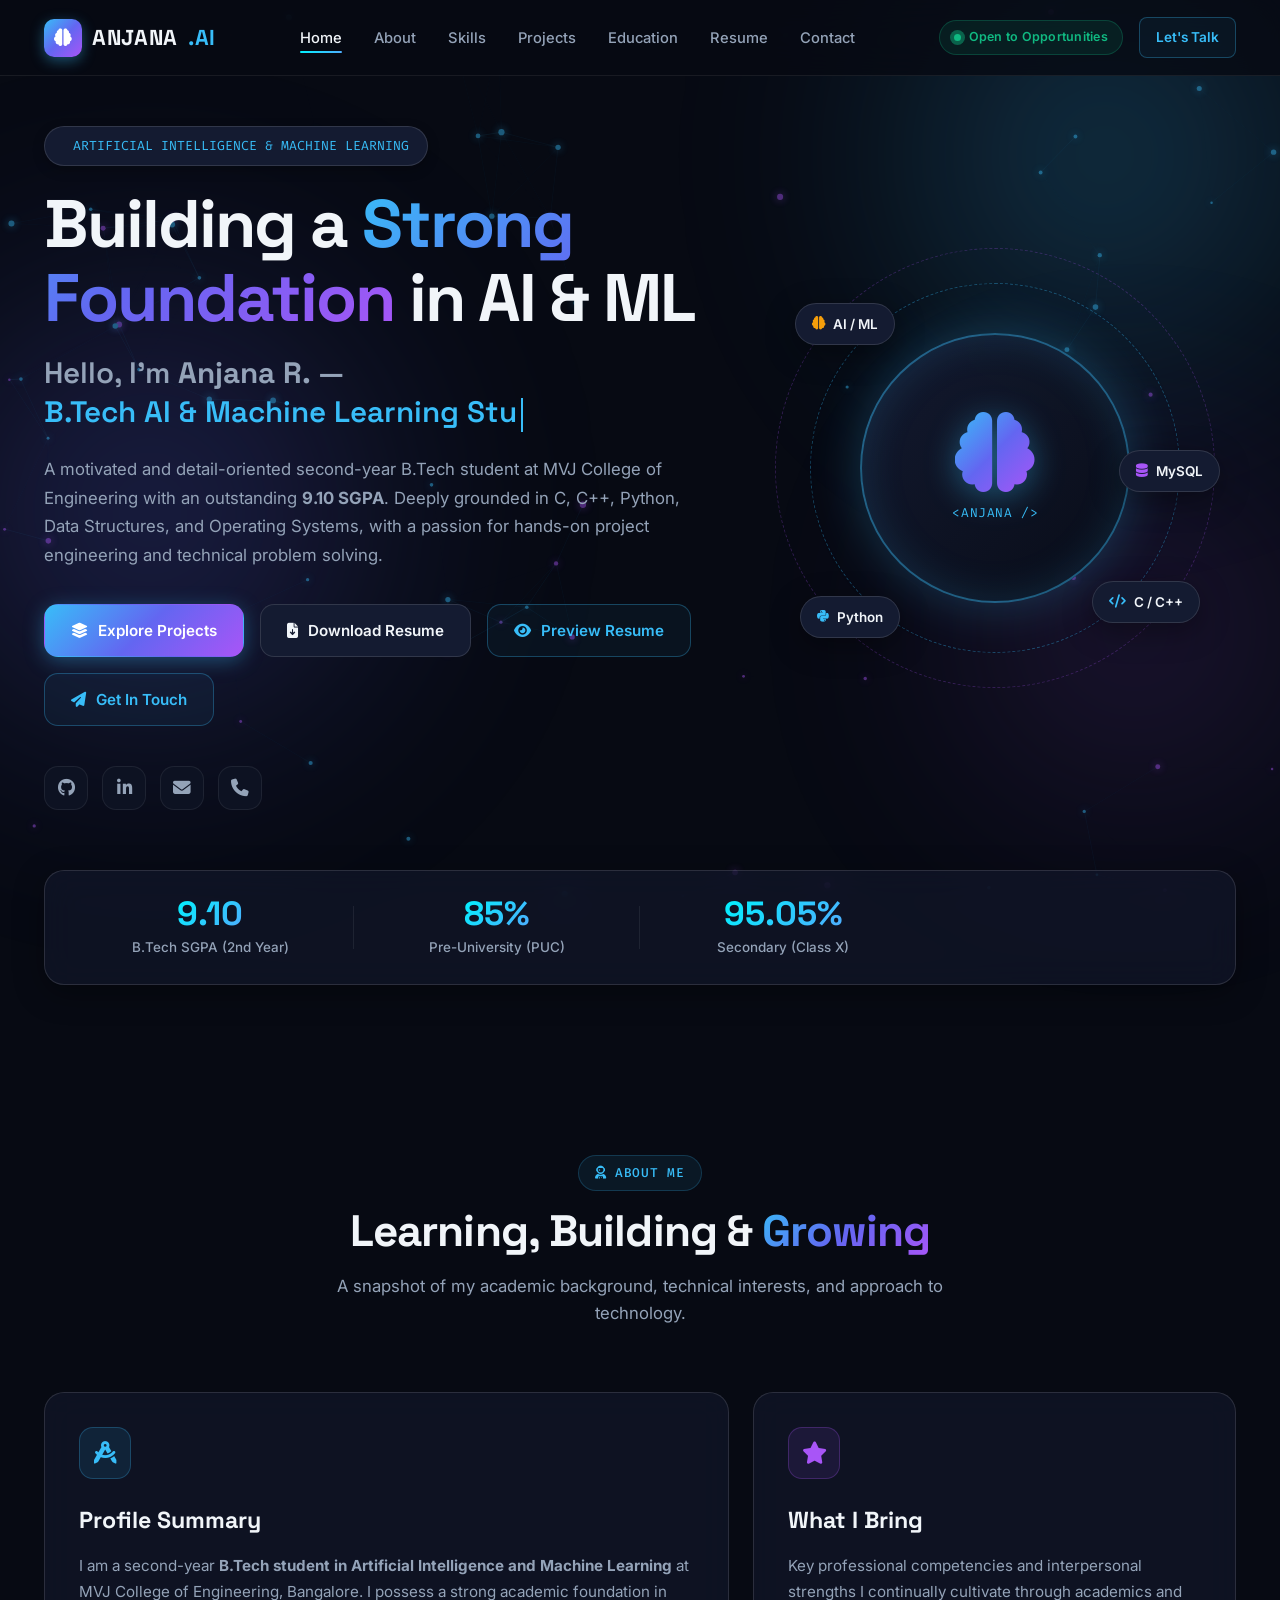
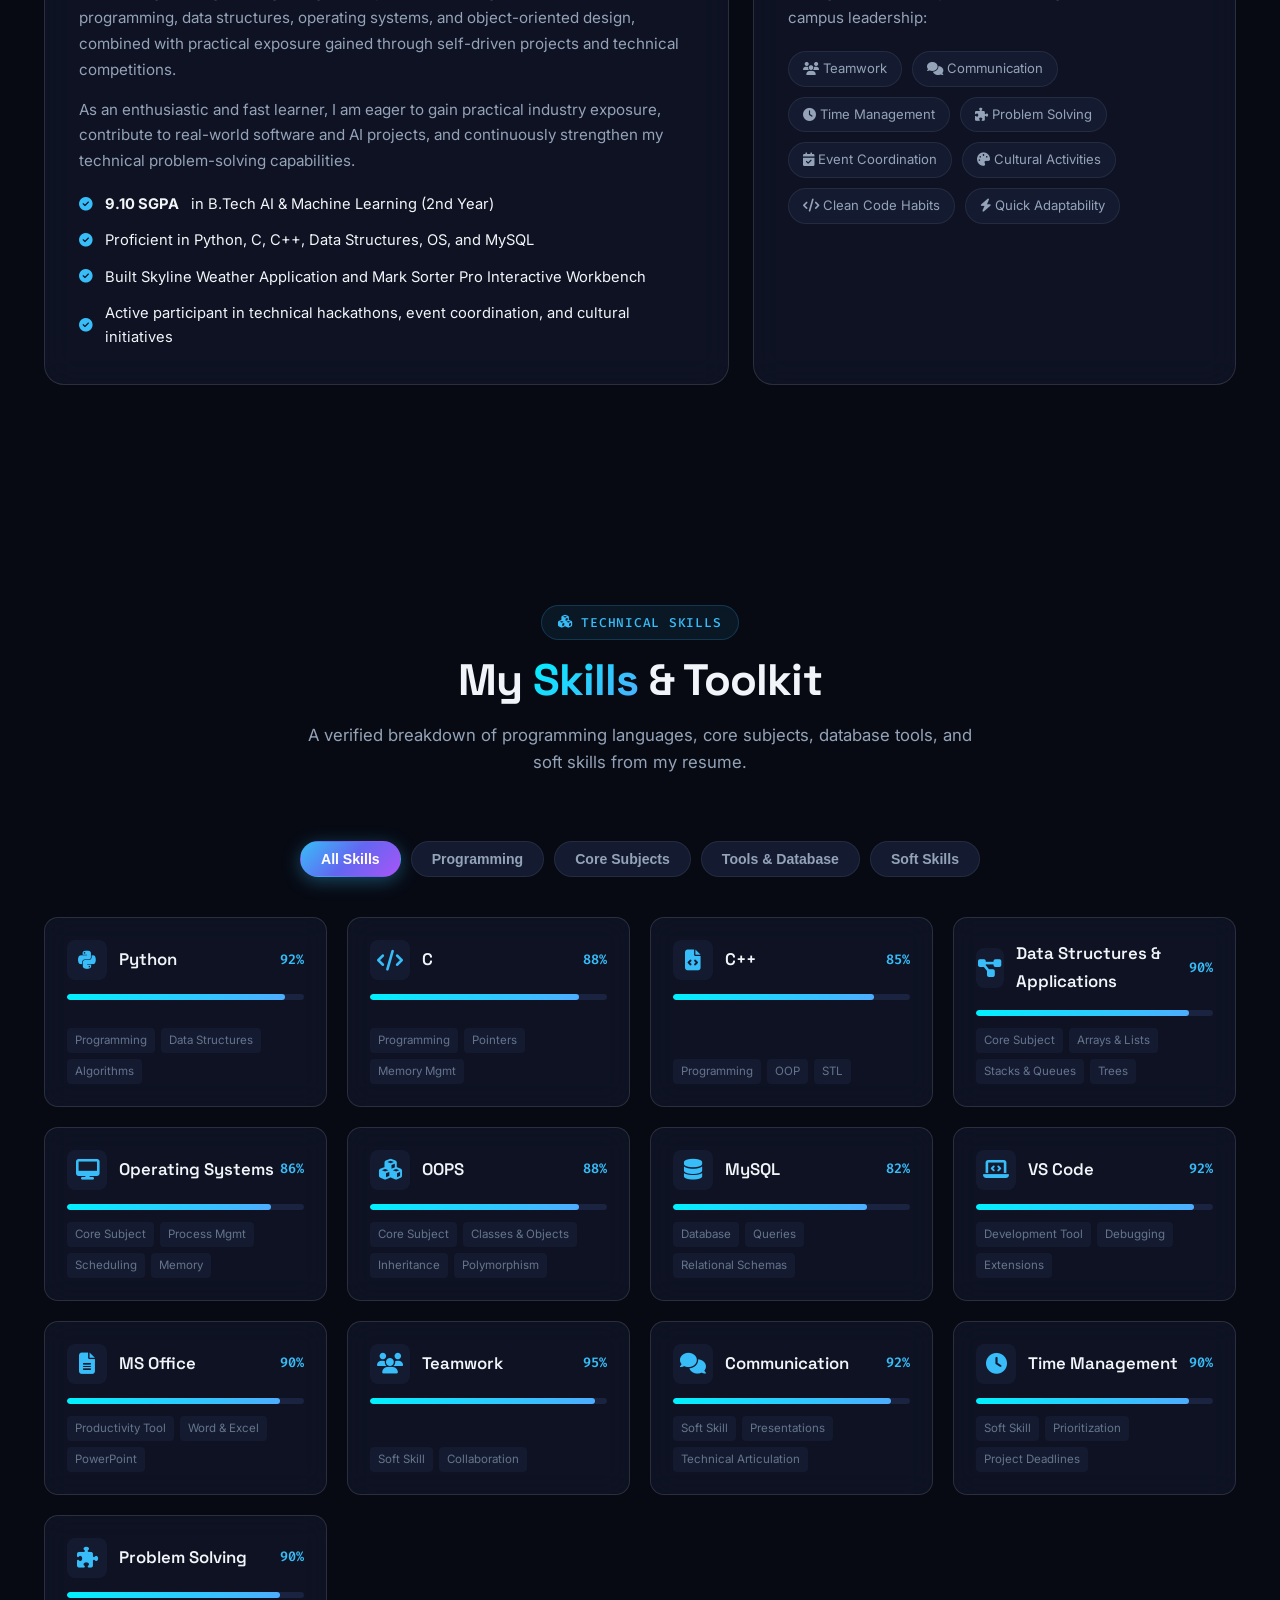
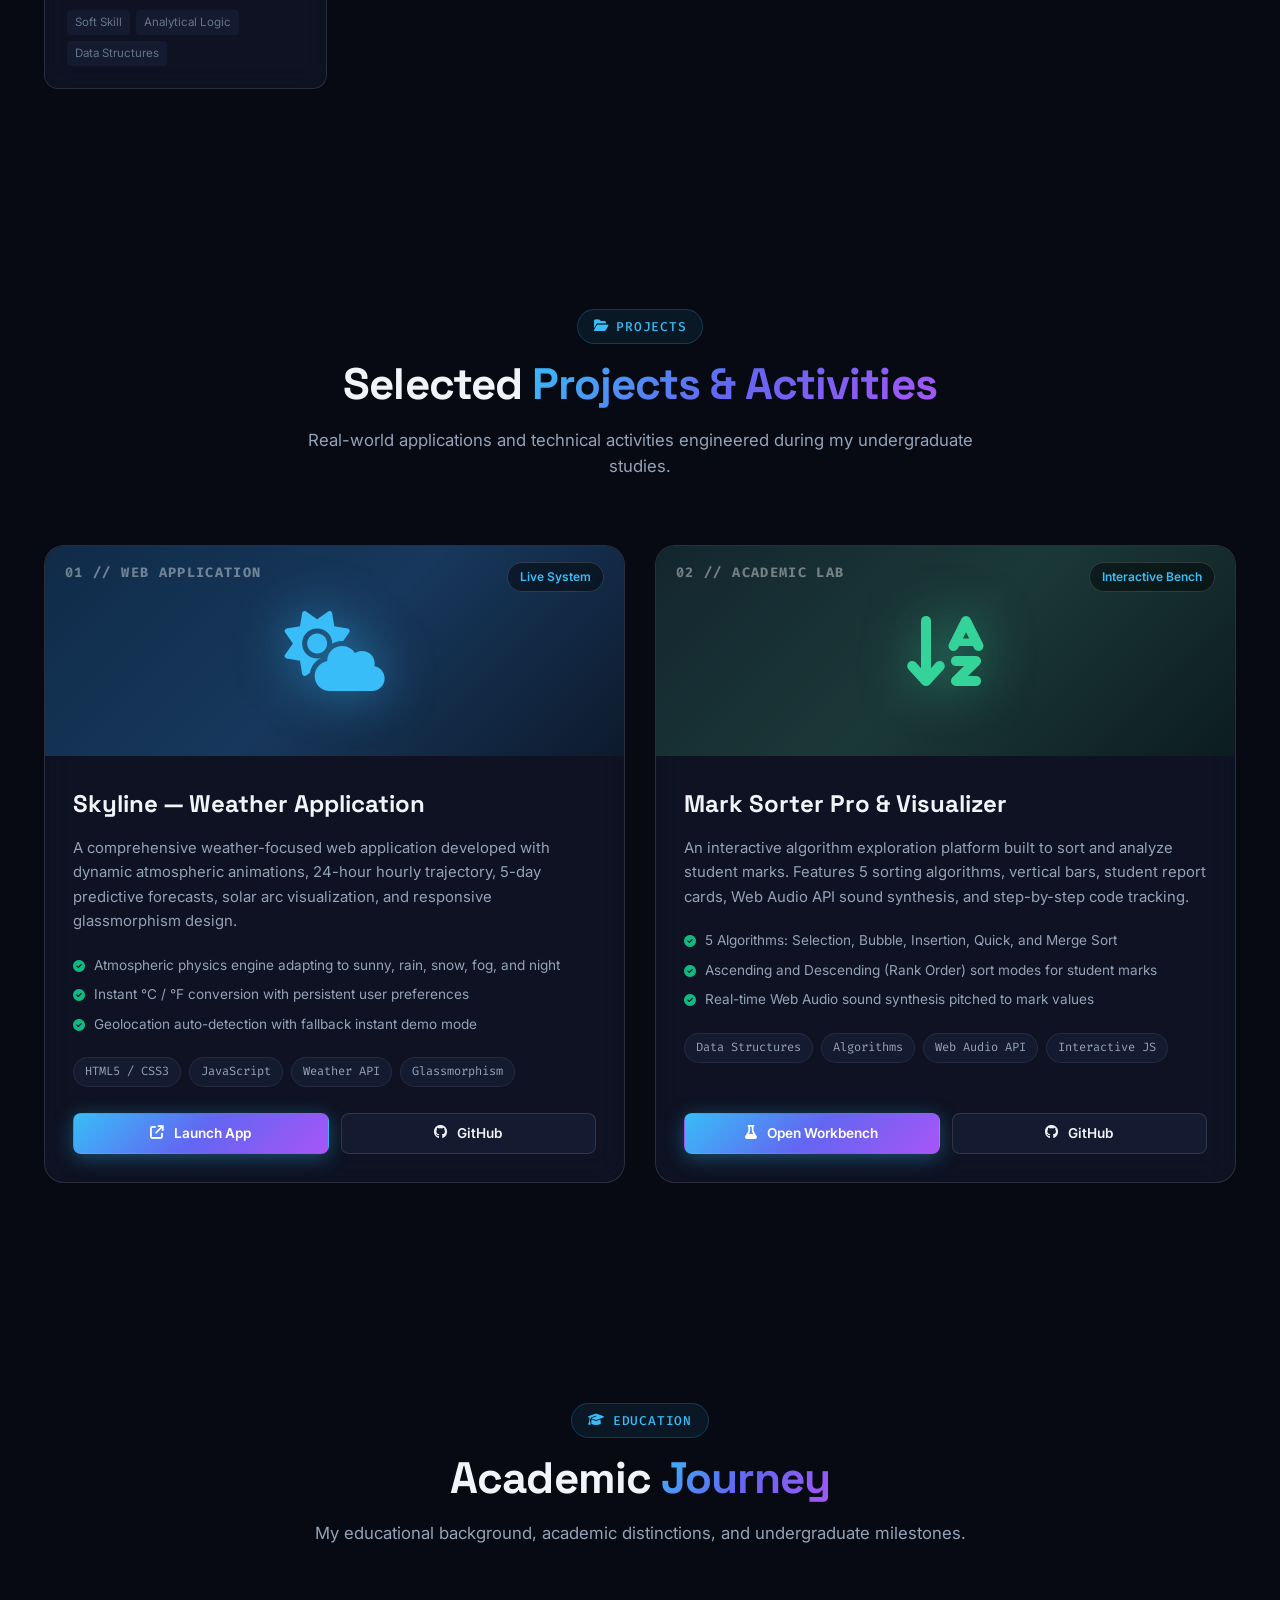
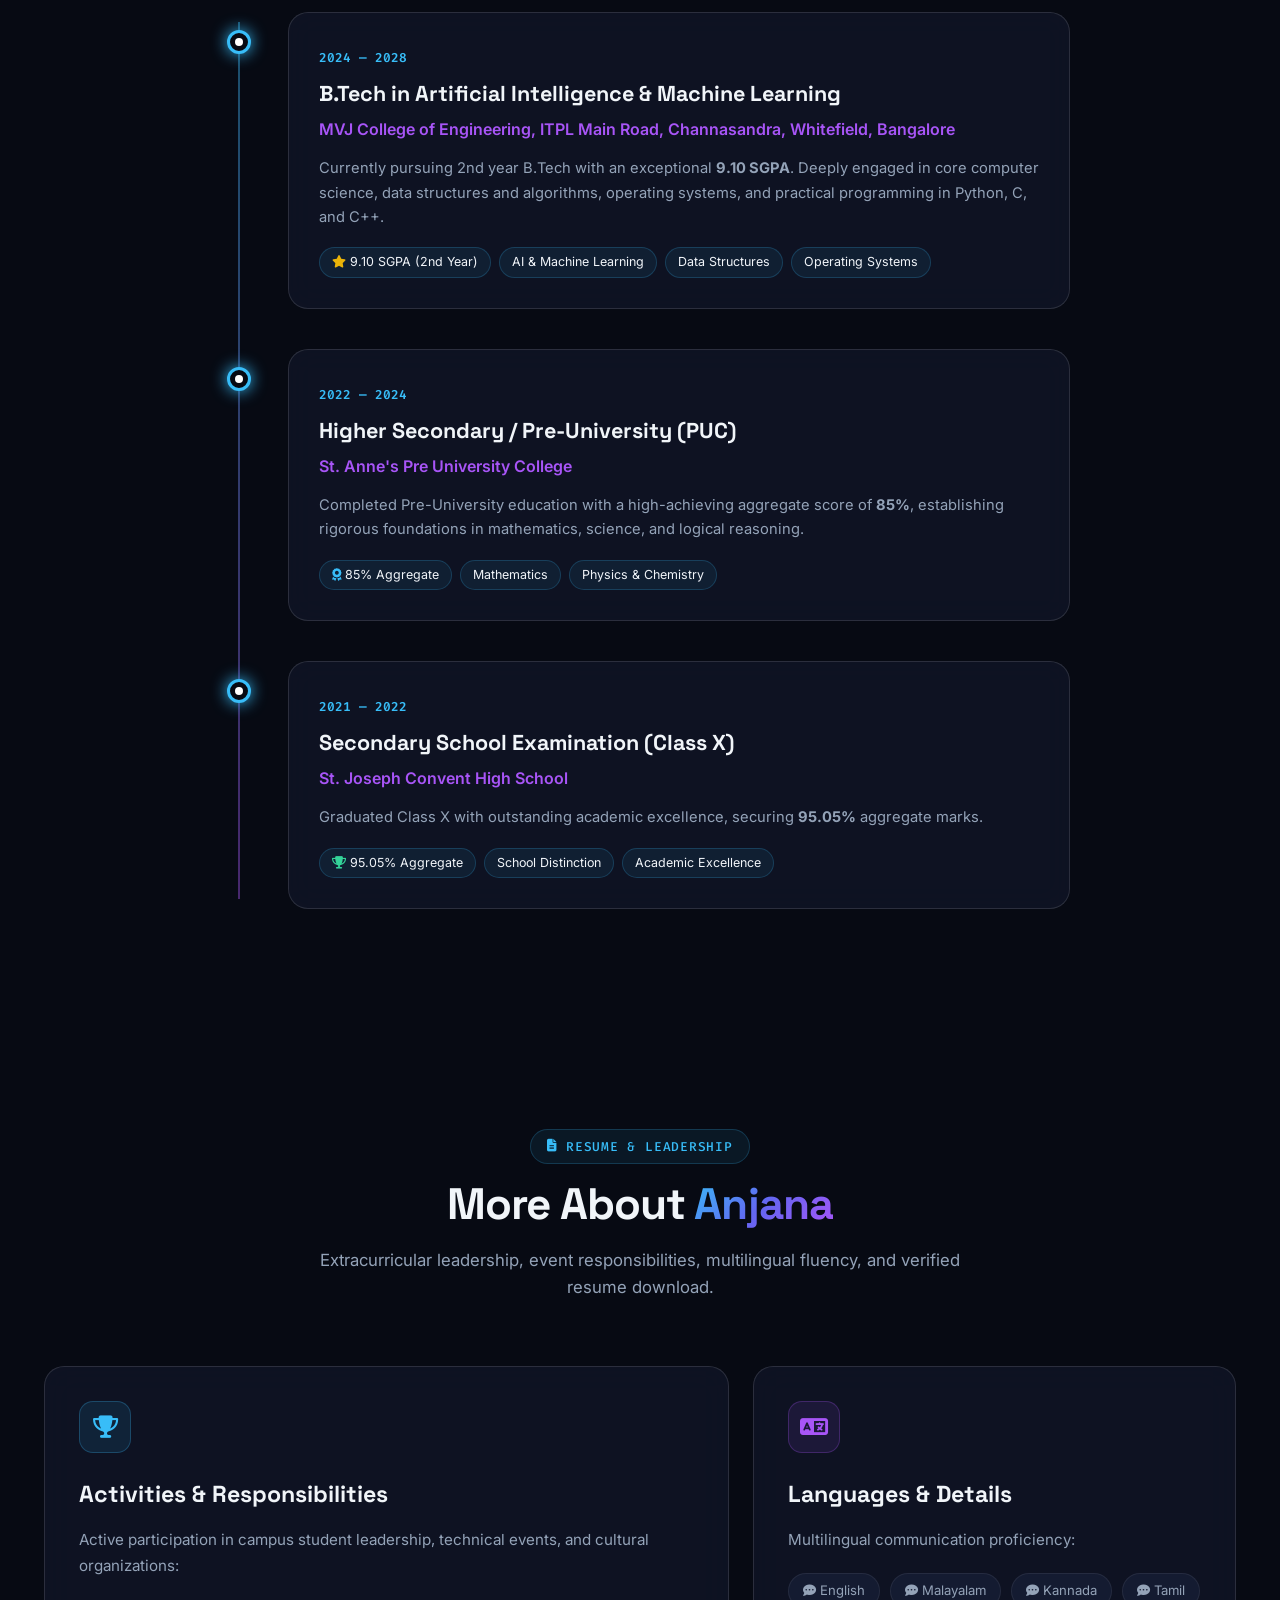
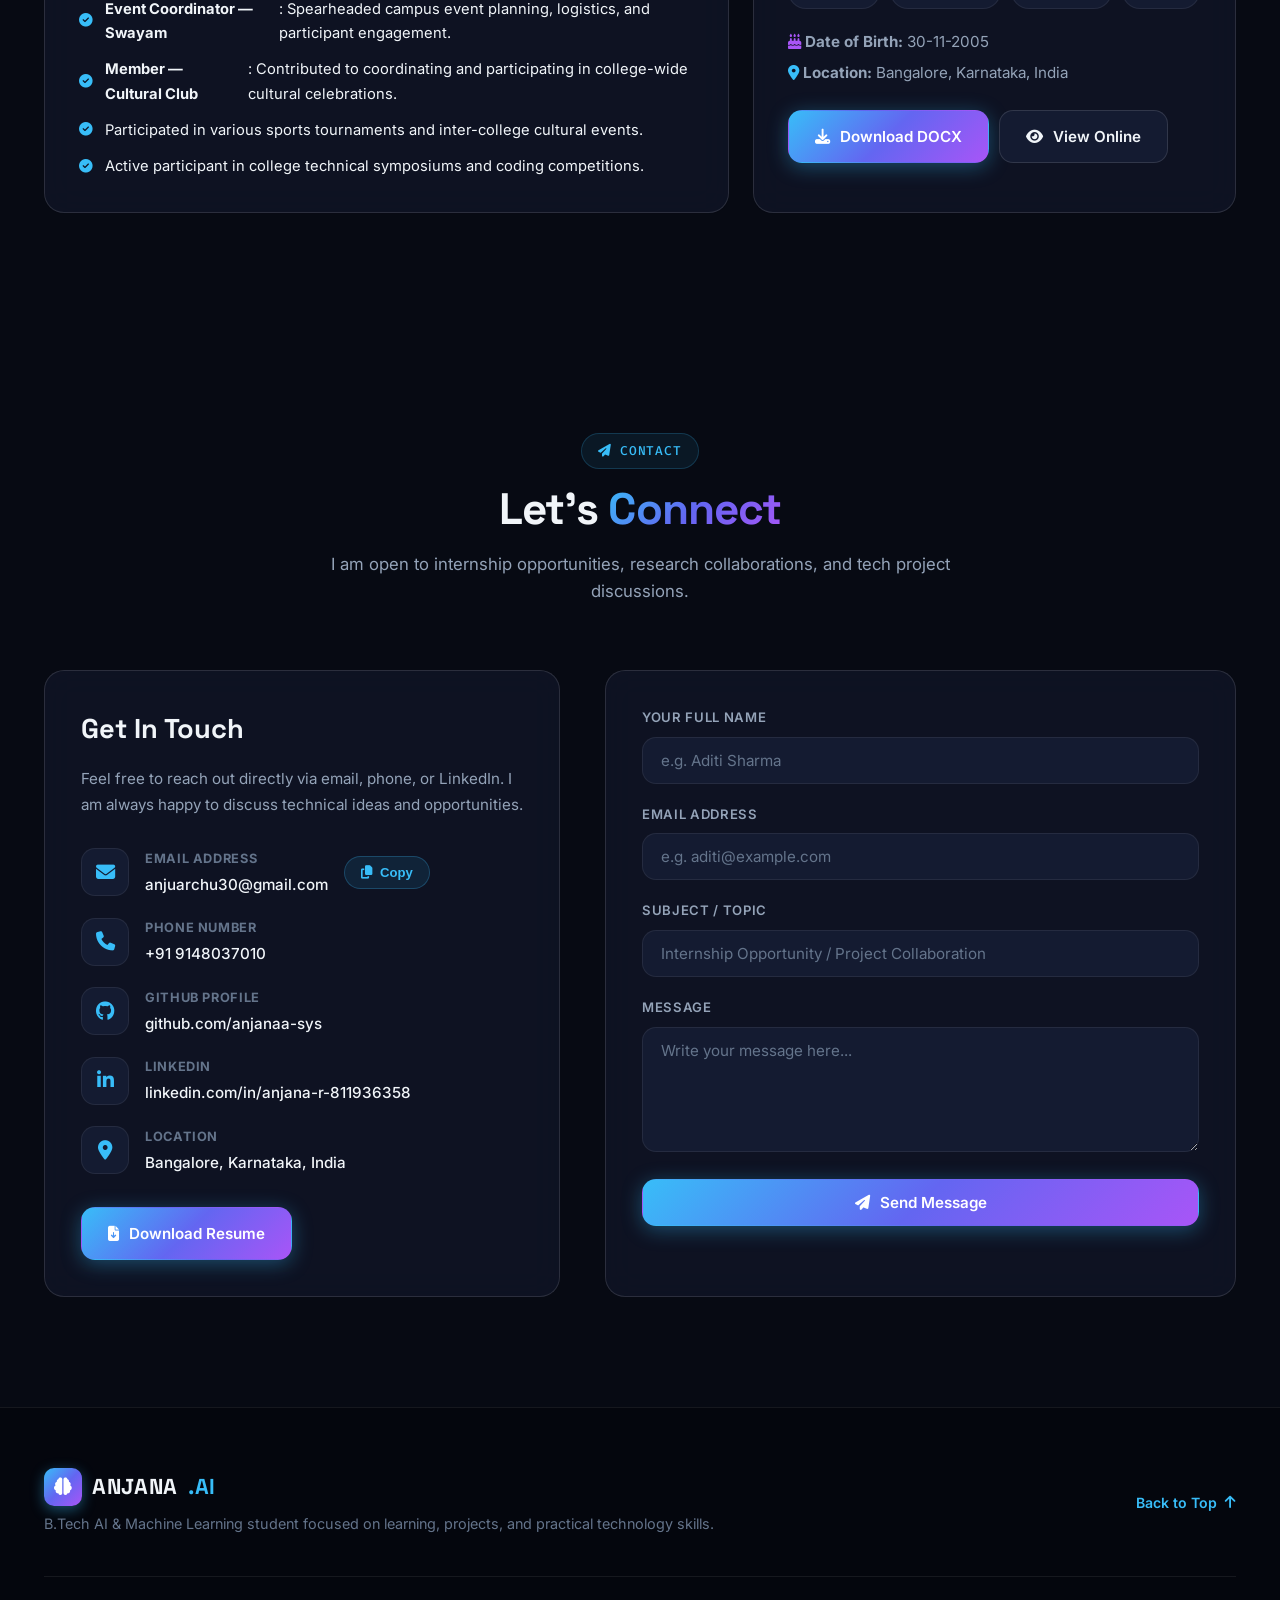
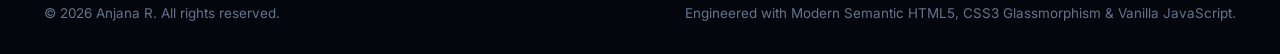
==== commit f8e653e7: "Update academic details" ====
--- a/index.html
+++ b/index.html
@@ -5,7 +5,7 @@
 <meta charset="utf-8"/>
 <meta content="width=device-width, initial-scale=1.0" name="viewport"/>
 <title>Anjana R. | B.Tech AI &amp; Machine Learning Student Portfolio</title>
-<meta content="Portfolio of Anjana R., a 2nd year B.Tech Artificial Intelligence and Machine Learning student at MVJ College of Engineering with a 9.10 CGPA." name="description"/>
+<meta content="Portfolio of Anjana R., a 2nd year B.Tech Artificial Intelligence and Machine Learning student at MVJ College of Engineering with a 9.10 SGPA." name="description"/>
 <meta content="Anjana R, AI and Machine Learning, B.Tech, Python, C, C++, MySQL, Skyline Weather, Mark Sorter, Bangalore" name="keywords"/>
 <meta content="Anjana R." name="author"/>
 <meta content="#070a13" name="theme-color"/>
@@ -77,7 +77,7 @@
 </div>
 <p class="hero-desc">
             A motivated and detail-oriented second-year B.Tech student at MVJ College of Engineering with an outstanding
-            <strong>9.10 CGPA</strong>. Deeply grounded in C, C++, Python, Data Structures, and Operating Systems,
+            <strong>9.10 SGPA</strong>. Deeply grounded in C, C++, Python, Data Structures, and Operating Systems,
             with a passion for hands-on project engineering and technical problem solving.
           </p>
 <div class="hero-buttons">
@@ -128,7 +128,7 @@
 <div class="hero-stats-banner">
 <div class="stat-item">
 <span class="stat-num" data-suffix="" data-target="9.10">9.10</span>
-<span class="stat-label">B.Tech CGPA (2nd Year)</span>
+<span class="stat-label">B.Tech SGPA (2nd Year)</span>
 </div>
 <div class="stat-item">
 <span class="stat-num" data-suffix="%" data-target="85">85%</span>
@@ -164,7 +164,7 @@
             and continuously strengthen my technical problem-solving capabilities.
           </p>
 <ul class="pillar-list">
-<li><i class="fas fa-circle-check"></i> <strong>9.10 CGPA</strong> in B.Tech AI &amp; Machine Learning (2nd Year)</li>
+<li><i class="fas fa-circle-check"></i> <strong>9.10 SGPA</strong> in B.Tech AI &amp; Machine Learning (2nd Year)</li>
 <li><i class="fas fa-circle-check"></i> Proficient in Python, C, C++, Data Structures, OS, and MySQL</li>
 <li><i class="fas fa-circle-check"></i> Built Skyline Weather Application and Mark Sorter Pro Interactive Workbench</li>
 <li><i class="fas fa-circle-check"></i> Active participant in technical hackathons, event coordination, and cultural initiatives</li>
@@ -517,11 +517,11 @@
 <h3 class="timeline-degree">B.Tech in Artificial Intelligence &amp; Machine Learning</h3>
 <div class="timeline-major">MVJ College of Engineering, ITPL Main Road, Channasandra, Whitefield, Bangalore</div>
 <p class="timeline-summary">
-              Currently pursuing 2nd year B.Tech with an exceptional <strong>9.10 CGPA</strong>. Deeply engaged in core computer science,
+              Currently pursuing 2nd year B.Tech with an exceptional <strong>9.10 SGPA</strong>. Deeply engaged in core computer science,
               data structures and algorithms, operating systems, and practical programming in Python, C, and C++.
             </p>
 <div class="timeline-highlights">
-<span class="highlight-pill"><i class="fas fa-star" style="color:#eab308;"></i> 9.10 CGPA (2nd Year)</span>
+<span class="highlight-pill"><i class="fas fa-star" style="color:#eab308;"></i> 9.10 SGPA (2nd Year)</span>
 <span class="highlight-pill">AI &amp; Machine Learning</span>
 <span class="highlight-pill">Data Structures</span>
 <span class="highlight-pill">Operating Systems</span>
@@ -549,7 +549,7 @@
 <div class="timeline-card">
 <div class="timeline-dot"></div>
 <div class="timeline-content-box">
-<span class="timeline-period">2020 — 2022</span>
+<span class="timeline-period">2021 — 2022</span>
 <h3 class="timeline-degree">Secondary School Examination (Class X)</h3>
 <div class="timeline-major">St. Joseph Convent High School</div>
 <p class="timeline-summary">
@@ -736,19 +736,19 @@
 <div class="resume-sec">
 <h2>Profile Summary</h2>
 <p>
-              Motivated and detail-oriented second-year B.Tech student in Artificial Intelligence and Machine Learning at MVJ College of Engineering with an exceptional <strong>9.10 CGPA</strong>. Strong academic foundation in programming, data structures, operating systems, and object-oriented design. Enthusiastic learner seeking opportunities to gain practical exposure, contribute to real-world technical projects, and develop industry-grade software solutions.
+              Motivated and detail-oriented second-year B.Tech student in Artificial Intelligence and Machine Learning at MVJ College of Engineering with an exceptional <strong>9.10 SGPA</strong>. Strong academic foundation in programming, data structures, operating systems, and object-oriented design. Enthusiastic learner seeking opportunities to gain practical exposure, contribute to real-world technical projects, and develop industry-grade software solutions.
             </p>
 </div>
 <div class="resume-sec">
 <h2>Education</h2>
 <p><strong>B.Tech in Artificial Intelligence and Machine Learning (2024 — 2028)</strong></p>
 <p>MVJ College of Engineering, ITPL Main Road, Channasandra, Whitefield, Bangalore</p>
-<p><strong>Current CGPA: 9.10 (2nd Year)</strong></p>
+<p><strong>Current SGPA: 9.10 (2nd Year)</strong></p>
 <br/>
 <p><strong>Pre-University Course / Class XII (2022 — 2024)</strong></p>
 <p>St. Anne's Pre University College | Aggregate: <strong>85%</strong></p>
 <br/>
-<p><strong>Secondary School / Class X (2020 — 2022)</strong></p>
+<p><strong>Secondary School / Class X (2021 — 2022)</strong></p>
 <p>St. Joseph Convent High School | Aggregate: <strong>95.05%</strong></p>
 </div>
 <div class="resume-sec">
